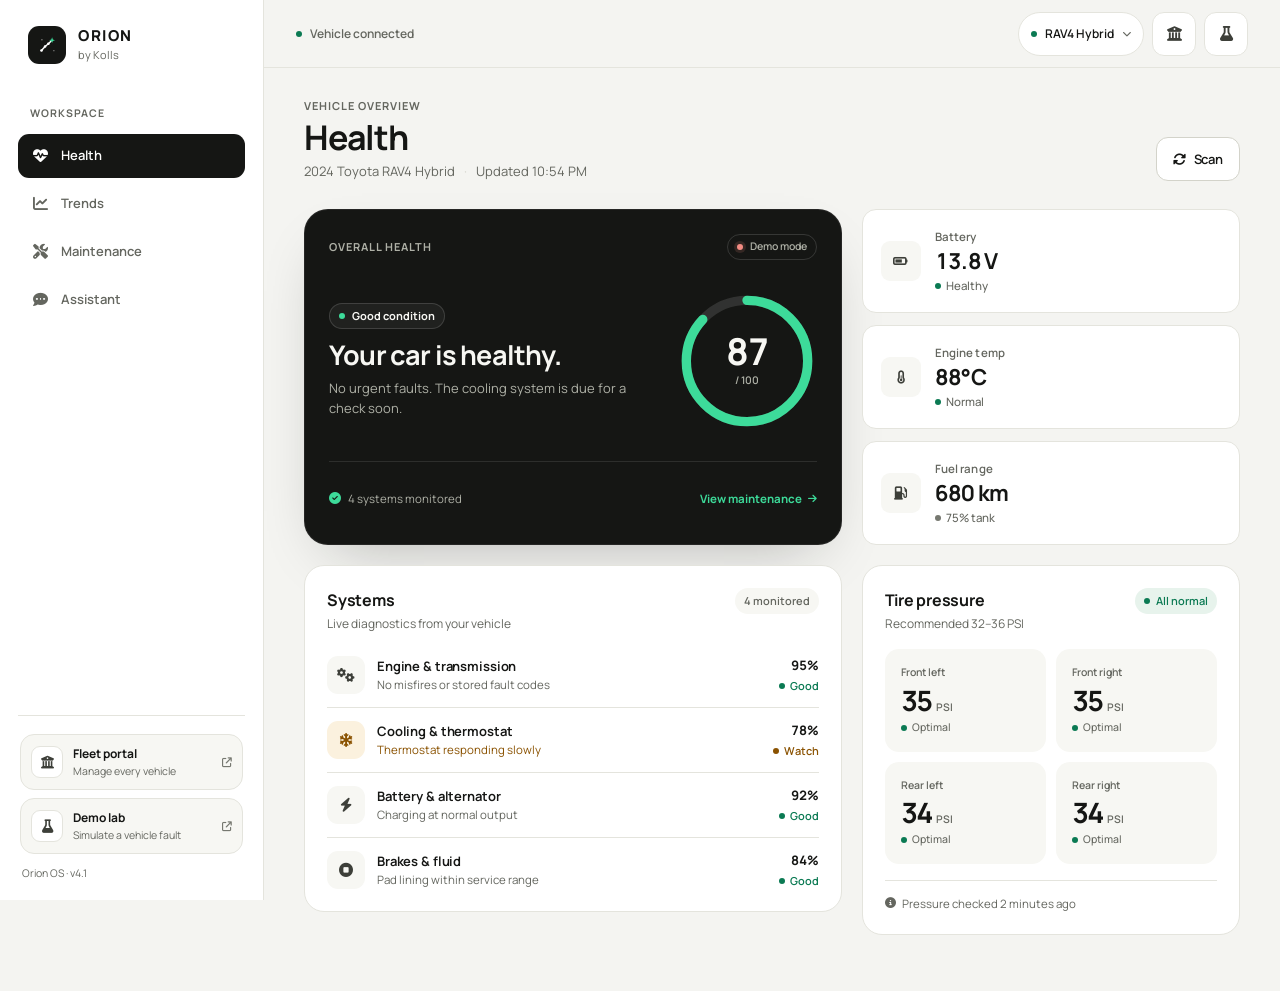
==== index.html @ 201bc8b8 "fix: remove duplicate ESP32 device card and swap mobile fleet action for demo lab" ====
<!DOCTYPE html>
<html lang="en">
<head>
  <meta charset="UTF-8">
  <meta name="viewport" content="width=device-width, initial-scale=1">
  <meta name="description" content="Orion by Kolls — live vehicle diagnostics, maintenance planning and plain-English mechanic advice.">
  <meta name="theme-color" content="#f4f4f1">
  <title>Orion — Vehicle Health</title>

  <link rel="icon" type="image/svg+xml" href="logo.svg?v=3">

  <link rel="preconnect" href="https://fonts.googleapis.com">
  <link rel="preconnect" href="https://fonts.gstatic.com" crossorigin>
  <link href="https://fonts.googleapis.com/css2?family=Manrope:wght@400;500;600;700;800&display=swap" rel="stylesheet">
  <link rel="stylesheet" href="https://cdnjs.cloudflare.com/ajax/libs/font-awesome/6.5.1/css/all.min.css">

  <link rel="stylesheet" href="styles.css?v=13.1">
</head>
<body>
  <svg class="svg-sprite" xmlns="http://www.w3.org/2000/svg" aria-hidden="true" focusable="false">
    <symbol id="orion-mark" viewBox="0 0 32 32">
      <g fill="none" stroke="currentColor" stroke-width="2.1" stroke-linecap="round" stroke-linejoin="round">
        <path d="M8 24 13.2 18.1 18 14.2 21.8 10.4"/>
      </g>
      <g fill="currentColor">
        <circle cx="8" cy="24" r="1.9"/>
        <circle cx="13.2" cy="18.1" r="1.9"/>
        <circle cx="18" cy="14.2" r="1.9"/>
      </g>
      <path d="M23.4 4.8 24.5 7.9 27.6 9 24.5 10.1 23.4 13.2 22.3 10.1 19.2 9 22.3 7.9Z" fill="var(--accent-bright)"/>
      <circle cx="8.6" cy="8.4" r="1" fill="currentColor" opacity=".5"/>
      <circle cx="26" cy="24.2" r="1" fill="currentColor" opacity=".5"/>
    </symbol>
  </svg>
  <a class="skip-link" href="#main-content">Skip to content</a>

  <div class="app-shell">

    <!-- Desktop navigation -->
    <aside class="sidebar" aria-label="Workspace">
      <a class="brand" href="#" onclick="switchTab('health'); return false;" aria-label="Orion home">
        <span class="brand-mark"><svg viewBox="0 0 32 32" aria-hidden="true" focusable="false"><use href="#orion-mark"></use></svg></span>
        <span class="brand-text"><strong>ORION</strong><small>by Kolls</small></span>
      </a>

      <nav class="side-nav" aria-label="Main">
        <p class="nav-label">Workspace</p>
        <button class="nav-btn active" type="button" data-tab="health" aria-current="page">
          <i class="fa-solid fa-heart-pulse" aria-hidden="true"></i>
          <span>Health</span>
        </button>
        <button class="nav-btn" type="button" data-tab="trends">
          <i class="fa-solid fa-chart-line" aria-hidden="true"></i>
          <span>Trends</span>
        </button>
        <button class="nav-btn" type="button" data-tab="repairs">
          <i class="fa-solid fa-screwdriver-wrench" aria-hidden="true"></i>
          <span>Maintenance</span>
        </button>
        <button class="nav-btn" type="button" data-tab="assistant">
          <i class="fa-solid fa-comment-dots" aria-hidden="true"></i>
          <span>Assistant</span>
        </button>
      </nav>

      <div class="sidebar-footer">
        <a class="sidebar-demo sidebar-link" href="fleet.html">
          <span class="sidebar-demo-icon"><i class="fa-solid fa-building-columns" aria-hidden="true"></i></span>
          <span class="sidebar-demo-copy">
            <strong>Fleet portal</strong>
            <small>Manage every vehicle</small>
          </span>
          <i class="fa-solid fa-arrow-up-right-from-square" aria-hidden="true"></i>
        </a>
        <button class="sidebar-demo sidebar-demo--secondary" type="button" onclick="openSimModal()">
          <span class="sidebar-demo-icon"><i class="fa-solid fa-flask" aria-hidden="true"></i></span>
          <span class="sidebar-demo-copy">
            <strong>Demo lab</strong>
            <small>Simulate a vehicle fault</small>
          </span>
          <i class="fa-solid fa-arrow-up-right-from-square" aria-hidden="true"></i>
        </button>
        <p class="version">Orion OS · v4.1</p>
      </div>
    </aside>

    <!-- Main application -->
    <div class="app-main">

      <header class="topbar">
        <div class="topbar-brand">
          <span class="brand-mark brand-mark--sm"><svg viewBox="0 0 32 32" aria-hidden="true" focusable="false"><use href="#orion-mark"></use></svg></span>
          <strong>ORION</strong>
        </div>

        <div class="topbar-context">
          <span class="status-dot status-dot--dark" id="connection-dot"></span>
          <span id="connection-text">Vehicle connected</span>
        </div>

        <div class="topbar-right">
          <button class="vehicle-chip" type="button" onclick="openGarageModal()" aria-haspopup="dialog" title="Switch vehicle">
            <span class="status-dot" id="vehicle-dot"></span>
            <span id="header-car-name">RAV4 Hybrid</span>
            <i class="fa-solid fa-chevron-down" aria-hidden="true"></i>
          </button>
          <a class="icon-btn topbar-fleet-link" href="fleet.html" aria-label="Open fleet portal" title="Fleet portal">
            <i class="fa-solid fa-building-columns" aria-hidden="true"></i>
          </a>
          <button class="icon-btn topbar-demo" type="button" onclick="openSimModal()" aria-haspopup="dialog" aria-label="Open demo lab" title="Demo lab">
            <i class="fa-solid fa-flask" aria-hidden="true"></i>
          </button>
        </div>
      </header>

      <main class="content" id="main-content" tabindex="-1">

        <!-- =================================================================== -->
        <!-- HEALTH                                                              -->
        <!-- =================================================================== -->
        <section class="page active" id="page-health" aria-labelledby="health-title">
          <header class="page-head">
            <div>
              <p class="eyebrow">Vehicle overview</p>
              <h1 id="health-title">Health</h1>
              <p class="page-sub">
                <span id="page-car-name">2024 Toyota RAV4 Hybrid</span>
                <span class="dot-sep" aria-hidden="true">·</span>
                <span id="last-scan">Updated just now</span>
              </p>
            </div>
            <div class="page-head-actions">
              <button class="btn btn-secondary" type="button" id="scan-btn" onclick="runScan()" aria-label="Run a new vehicle scan">
                <i class="fa-solid fa-rotate" aria-hidden="true"></i>
                <span>Scan</span>
              </button>
            </div>
          </header>

          <div class="health-layout">

            <article class="score-card">
              <div class="score-top">
                <span class="eyebrow eyebrow--light">Overall health</span>
                <span class="live-badge is-demo" id="live-badge"><span class="live-dot" aria-hidden="true"></span><span id="live-badge-text">Demo mode</span></span>
              </div>

              <div class="score-main">
                <div class="score-copy">
                  <div class="status-pill" id="health-status-badge">
                    <span class="status-dot" aria-hidden="true"></span>
                    <span id="health-status-text">Good condition</span>
                  </div>
                  <h2 id="health-headline">Your car is healthy.</h2>
                  <p id="health-summary-text">No urgent faults. The cooling system is due for a check soon.</p>
                </div>

                <div class="score-ring" id="score-ring" role="img" aria-label="Health score: 87 out of 100">
                  <svg viewBox="0 0 120 120" aria-hidden="true">
                    <circle class="ring-track" cx="60" cy="60" r="52" pathLength="100"></circle>
                    <circle class="ring-value" id="ring-value" cx="60" cy="60" r="52" pathLength="100"></circle>
                  </svg>
                  <div class="score-ring-inner">
                    <strong id="health-score-number">87</strong>
                    <span>/ 100</span>
                  </div>
                </div>
              </div>

              <div class="score-foot">
                <span><i class="fa-solid fa-circle-check" aria-hidden="true"></i> 4 systems monitored</span>
                <button class="link-btn" type="button" onclick="switchTab('repairs')">
                  View maintenance <i class="fa-solid fa-arrow-right" aria-hidden="true"></i>
                </button>
              </div>
            </article>

            <div class="vitals-column">
              <article class="vital-card">
                <div class="vital-icon"><i class="fa-solid fa-battery-three-quarters" aria-hidden="true"></i></div>
                <div class="vital-copy">
                  <span class="vital-label">Battery</span>
                  <strong class="vital-value" id="val-battery">13.8 V</strong>
                  <span class="vital-meta"><span class="status-dot" id="battery-dot" aria-hidden="true"></span><span id="battery-status-text">Healthy</span></span>
                </div>
              </article>

              <article class="vital-card">
                <div class="vital-icon"><i class="fa-solid fa-temperature-half" aria-hidden="true"></i></div>
                <div class="vital-copy">
                  <span class="vital-label">Engine temp</span>
                  <strong class="vital-value" id="val-temp">88°C</strong>
                  <span class="vital-meta"><span class="status-dot" id="temp-dot" aria-hidden="true"></span><span id="temp-status-text">Normal</span></span>
                </div>
              </article>

              <article class="vital-card">
                <div class="vital-icon"><i class="fa-solid fa-gas-pump" aria-hidden="true"></i></div>
                <div class="vital-copy">
                  <span class="vital-label">Fuel range</span>
                  <strong class="vital-value" id="val-range">680 km</strong>
                  <span class="vital-meta"><span class="status-dot status-dot--neutral" id="range-dot" aria-hidden="true"></span><span id="range-status-text">75% tank</span></span>
                </div>
              </article>
            </div>

            <article class="card systems-card">
              <div class="card-head">
                <div>
                  <h2>Systems</h2>
                  <p id="systems-sub">Live diagnostics from your vehicle</p>
                </div>
                <span class="chip chip--quiet">4 monitored</span>
              </div>

              <div class="system-list">
                <div class="system-row">
                  <div class="system-icon"><i class="fa-solid fa-gears" aria-hidden="true"></i></div>
                  <div class="system-copy">
                    <strong>Engine &amp; transmission</strong>
                    <span>No misfires or stored fault codes</span>
                  </div>
                  <div class="system-metric">
                    <span class="system-value" data-system-value="engine">95%</span>
                    <span class="status status--good"><span class="status-dot" aria-hidden="true"></span>Good</span>
                  </div>
                </div>

                <div class="system-row" id="comp-row-cooling">
                  <div class="system-icon" id="cooling-icon"><i class="fa-solid fa-snowflake" aria-hidden="true"></i></div>
                  <div class="system-copy">
                    <strong>Cooling &amp; thermostat</strong>
                    <span id="cooling-desc">Thermostat responding slowly</span>
                  </div>
                  <div class="system-metric">
                    <span class="system-value" id="cooling-value">78%</span>
                    <span class="status status--warn" id="cooling-status"><span class="status-dot" aria-hidden="true"></span><span id="cooling-status-text">Watch</span></span>
                  </div>
                </div>

                <div class="system-row">
                  <div class="system-icon"><i class="fa-solid fa-bolt" aria-hidden="true"></i></div>
                  <div class="system-copy">
                    <strong>Battery &amp; alternator</strong>
                    <span>Charging at normal output</span>
                  </div>
                  <div class="system-metric">
                    <span class="system-value" data-system-value="electrical">92%</span>
                    <span class="status status--good"><span class="status-dot" aria-hidden="true"></span>Good</span>
                  </div>
                </div>

                <div class="system-row">
                  <div class="system-icon"><i class="fa-solid fa-circle-stop" aria-hidden="true"></i></div>
                  <div class="system-copy">
                    <strong>Brakes &amp; fluid</strong>
                    <span>Pad lining within service range</span>
                  </div>
                  <div class="system-metric">
                    <span class="system-value" data-system-value="brakes">84%</span>
                    <span class="status status--good"><span class="status-dot" aria-hidden="true"></span>Good</span>
                  </div>
                </div>
              </div>
            </article>

            <article class="card tires-card">
              <div class="card-head">
                <div>
                  <h2>Tire pressure</h2>
                  <p>Recommended 32–36 PSI</p>
                </div>
                <span class="chip chip--good" id="tpms-badge"><span class="status-dot" aria-hidden="true"></span><span id="tpms-badge-text">All normal</span></span>
              </div>

              <div class="tire-grid">
                <div class="tire-item" id="tire-fl-item">
                  <span class="tire-pos">Front left</span>
                  <div class="tire-reading"><strong id="tire-fl">35</strong><span>PSI</span></div>
                  <span class="tire-state"><span class="status-dot" id="tire-fl-dot" aria-hidden="true"></span><span id="tire-fl-state">Optimal</span></span>
                </div>
                <div class="tire-item" id="tire-fr-item">
                  <span class="tire-pos">Front right</span>
                  <div class="tire-reading"><strong id="tire-fr">35</strong><span>PSI</span></div>
                  <span class="tire-state"><span class="status-dot" id="tire-fr-dot" aria-hidden="true"></span><span id="tire-fr-state">Optimal</span></span>
                </div>
                <div class="tire-item" id="tire-rl-item">
                  <span class="tire-pos">Rear left</span>
                  <div class="tire-reading"><strong id="tire-rl">34</strong><span>PSI</span></div>
                  <span class="tire-state"><span class="status-dot" id="tire-rl-dot" aria-hidden="true"></span><span id="tire-rl-state">Optimal</span></span>
                </div>
                <div class="tire-item" id="tire-rr-item">
                  <span class="tire-pos">Rear right</span>
                  <div class="tire-reading"><strong id="tire-rr">34</strong><span>PSI</span></div>
                  <span class="tire-state"><span class="status-dot" id="tire-rr-dot" aria-hidden="true"></span><span id="tire-rr-state">Optimal</span></span>
                </div>
              </div>

              <div class="card-foot" id="tpms-footnote"><i class="fa-solid fa-circle-info" aria-hidden="true"></i> Pressure checked 2 minutes ago</div>
            </article>

          </div>
        </section>

        <!-- =================================================================== -->
        <!-- TRENDS                                                              -->
        <!-- =================================================================== -->
        <section class="page" id="page-trends" aria-labelledby="trends-title">
          <header class="page-head">
            <div>
              <p class="eyebrow">Vehicle history</p>
              <h1 id="trends-title">Trends</h1>
              <p class="page-sub">Health, efficiency and battery history at a glance.</p>
            </div>
          </header>

          <div class="trends-layout">
            <article class="card chart-card chart-card--health">
              <div class="card-head chart-head">
                <div>
                  <div class="chart-title-row">
                    <h2>Health score</h2>
                    <span class="chip chip--quiet">Sample data</span>
                  </div>
                  <p id="health-trend-caption">Daily overall condition, last 30 days.</p>
                </div>
                <div class="segmented chart-range" role="group" aria-label="Health score date range">
                  <button class="seg-btn" type="button" data-trend-range="7" aria-pressed="false">7D</button>
                  <button class="seg-btn active" type="button" data-trend-range="30" aria-pressed="true">30D</button>
                  <button class="seg-btn" type="button" data-trend-range="90" aria-pressed="false">90D</button>
                </div>
              </div>

              <div class="chart-kpis">
                <div class="chart-kpi-main">
                  <strong id="trend-current-score">87</strong><span>/ 100 today</span>
                </div>
                <span class="chart-delta" id="trend-delta">
                  <i class="fa-solid fa-arrow-trend-up" aria-hidden="true"></i>
                  <span>+4 pts</span>
                </span>
              </div>

              <div class="line-chart" id="health-chart" role="img" aria-label="Health score over the last 30 days">
                <div class="chart-y" id="health-chart-y" aria-hidden="true"></div>
                <div class="chart-plot">
                  <svg class="chart-svg" viewBox="0 0 100 100" preserveAspectRatio="none" aria-hidden="true">
                    <defs>
                      <linearGradient id="health-area-fill" x1="0" y1="0" x2="0" y2="100" gradientUnits="userSpaceOnUse">
                        <stop offset="0%" stop-color="#0b7a53" stop-opacity="0.18"></stop>
                        <stop offset="100%" stop-color="#0b7a53" stop-opacity="0.01"></stop>
                      </linearGradient>
                    </defs>
                    <g class="chart-grid" id="health-chart-grid"></g>
                    <path class="chart-area" id="health-chart-area" fill="url(#health-area-fill)" d=""></path>
                    <path class="chart-line" id="health-chart-line" d=""></path>
                  </svg>
                  <span class="chart-last-dot" id="health-chart-dot" aria-hidden="true"></span>
                </div>
                <div class="chart-x" id="health-chart-x" aria-hidden="true"></div>
              </div>

              <div class="chart-foot">
                <span><strong id="trend-best">87</strong> best day</span>
                <span><strong id="trend-average">84</strong> average</span>
                <span class="chart-foot-note">Illustrative history</span>
              </div>
            </article>

            <article class="card trend-summary" aria-labelledby="trend-summary-title">
              <div class="card-head">
                <div>
                  <h2 id="trend-summary-title">Highlights</h2>
                  <p id="trend-summary-caption">Selected period at a glance.</p>
                </div>
                <span class="trend-summary-icon" aria-hidden="true">
                  <i class="fa-solid fa-arrow-trend-up"></i>
                </span>
              </div>

              <div class="trend-stats">
                <div class="trend-stat">
                  <span>Average</span>
                  <strong id="trend-stat-average">84</strong>
                  <small>out of 100</small>
                </div>
                <div class="trend-stat">
                  <span>Best day</span>
                  <strong id="trend-stat-best">87</strong>
                  <small id="trend-stat-best-label">Oct 20</small>
                </div>
                <div class="trend-stat">
                  <span>Lowest</span>
                  <strong id="trend-stat-low">80</strong>
                  <small id="trend-stat-low-label">Sep 21</small>
                </div>
                <div class="trend-stat">
                  <span>Change</span>
                  <strong id="trend-stat-change">+7</strong>
                  <small>points in period</small>
                </div>
              </div>

              <div class="trend-note">
                <span class="status-dot" aria-hidden="true"></span>
                <span id="trend-note-text">No fault codes recorded in the selected period.</span>
              </div>
            </article>

            <article class="card chart-card chart-card--fuel">
              <div class="card-head chart-head">
                <div>
                  <h2>Fuel economy</h2>
                  <p>Weekly average, litres per 100 km.</p>
                </div>
                <span class="chip chip--good">Improving</span>
              </div>

              <div class="bar-chart" id="fuel-chart" role="img" aria-label="Weekly fuel economy for the last six weeks">
                <div class="bar-columns" id="fuel-bars"></div>
              </div>

              <div class="chart-foot">
                <span>Latest <strong id="fuel-latest">6.9 L/100 km</strong></span>
                <span>6-week average <strong id="fuel-average">7.3 L/100 km</strong></span>
              </div>
            </article>

            <article class="card chart-card chart-card--battery">
              <div class="card-head chart-head">
                <div>
                  <h2>Battery voltage</h2>
                  <p>Resting voltage, last 14 days.</p>
                </div>
                <span class="chip chip--good">Stable</span>
              </div>

              <div class="chart-kpis chart-kpis--small">
                <div class="chart-kpi-main">
                  <strong id="battery-latest">13.8</strong><span>V today</span>
                </div>
                <span class="chart-delta chart-delta--neutral" id="battery-delta">Normal range</span>
              </div>

              <div class="line-chart line-chart--compact" id="battery-chart" role="img" aria-label="Battery voltage over the last 14 days">
                <div class="chart-y" id="battery-chart-y" aria-hidden="true"></div>
                <div class="chart-plot">
                  <svg class="chart-svg" viewBox="0 0 100 100" preserveAspectRatio="none" aria-hidden="true">
                    <defs>
                      <linearGradient id="battery-area-fill" x1="0" y1="0" x2="0" y2="100" gradientUnits="userSpaceOnUse">
                        <stop offset="0%" stop-color="#0b7a53" stop-opacity="0.14"></stop>
                        <stop offset="100%" stop-color="#0b7a53" stop-opacity="0.01"></stop>
                      </linearGradient>
                    </defs>
                    <g class="chart-grid" id="battery-chart-grid"></g>
                    <path class="chart-area" id="battery-chart-area" fill="url(#battery-area-fill)" d=""></path>
                    <path class="chart-line" id="battery-chart-line" d=""></path>
                  </svg>
                  <span class="chart-last-dot" id="battery-chart-dot" aria-hidden="true"></span>
                </div>
                <div class="chart-x" id="battery-chart-x" aria-hidden="true"></div>
              </div>

              <div class="chart-foot">
                <span>14-day average <strong id="battery-average">13.7 V</strong></span>
                <span class="chart-foot-note">12.4–12.8 V is low</span>
              </div>
            </article>
          </div>
        </section>

        <!-- =================================================================== -->
        <!-- MAINTENANCE                                                         -->
        <!-- =================================================================== -->
        <section class="page" id="page-repairs" aria-labelledby="repairs-title">
          <header class="page-head">
            <div>
              <p class="eyebrow">Plan &amp; protect</p>
              <h1 id="repairs-title">Maintenance</h1>
              <p class="page-sub">Catch small wear before it becomes an expensive repair.</p>
            </div>
          </header>

          <div class="repairs-layout">
            <article class="savings-card">
              <div class="savings-top">
                <div>
                  <p class="eyebrow">Estimated savings</p>
                  <div class="savings-amount"><span id="total-saved-display">₦3,450,000</span><span class="savings-plus">+</span></div>
                  <p class="savings-copy">Avoided by fixing issues early, based on current service estimates.</p>
                </div>
                <span class="savings-icon"><i class="fa-solid fa-arrow-trend-down" aria-hidden="true"></i></span>
              </div>

              <div class="savings-foot">
                <div>
                  <strong id="repairs-count">2 open items</strong>
                  <span>for this vehicle</span>
                </div>
                <button class="btn btn-secondary btn-sm" type="button" onclick="openCertModal()">
                  <i class="fa-solid fa-file-lines" aria-hidden="true"></i> View report
                </button>
              </div>
            </article>

            <div class="repairs-column">
              <div class="section-head">
                <div>
                  <h2>Needs attention</h2>
                  <p>Simulate a fix to see the health score respond.</p>
                </div>
              </div>

              <div class="repairs-list" id="repairs-list">
                <!-- Rendered by app.js -->
              </div>
            </div>

            <article class="card wear-card">
              <div class="card-head wear-head">
                <div>
                  <h2>Part life</h2>
                  <p>Projected remaining life for your current driving style.</p>
                </div>
                <div class="segmented" role="group" aria-label="Driving style">
                  <button class="seg-btn active" type="button" id="btn-style-gentle" onclick="setDriverStyle('gentle')" aria-pressed="true">Gentle</button>
                  <button class="seg-btn" type="button" id="btn-style-city" onclick="setDriverStyle('city')" aria-pressed="false">City</button>
                  <button class="seg-btn" type="button" id="btn-style-heavy" onclick="setDriverStyle('heavy')" aria-pressed="false">Heavy</button>
                </div>
              </div>

              <div class="wear-list" id="wear-bars-container"><!-- Rendered by app.js --></div>
              <p class="card-note">Estimates based on 12,400 km driven and manufacturer service intervals.</p>
            </article>
          </div>
        </section>

        <!-- =================================================================== -->
        <!-- ASSISTANT                                                           -->
        <!-- =================================================================== -->
        <section class="page" id="page-assistant" aria-labelledby="assistant-title">
          <header class="page-head">
            <div>
              <p class="eyebrow">Help &amp; records</p>
              <h1 id="assistant-title">Assistant</h1>
              <p class="page-sub">Plain-English answers, driving insights and vehicle tools.</p>
            </div>
          </header>

          <button class="assistant-menu-toggle" id="assistant-menu-toggle" type="button" onclick="toggleAssistantMenu()" aria-expanded="false" aria-controls="assistant-side-panel">
            <span class="assistant-menu-icon"><i class="fa-solid fa-bars" aria-hidden="true"></i></span>
            <span class="assistant-menu-copy">
              <strong>Predictive AI &amp; tools</strong>
              <small>Anomaly insights, habits and vehicle records</small>
            </span>
            <i class="fa-solid fa-chevron-down assistant-menu-chevron" aria-hidden="true"></i>
          </button>

          <div class="assistant-layout" id="assistant-layout">
            <div class="assistant-side" id="assistant-side-panel" role="region" aria-label="Predictive model, driving habits and vehicle tools">
              <article class="card ai-model-card" id="ai-model-card" data-tone="good">
                <div class="card-head">
                  <div>
                    <h2>Predictive model</h2>
                    <p>Unsupervised anomaly detection on live telemetry.</p>
                  </div>
                  <span class="chip chip--good" id="ai-model-state">Normal</span>
                </div>

                <div class="ai-score-row">
                  <div class="ai-score-number"><strong id="ai-risk-score">--</strong><span>/100</span></div>
                  <div class="ai-score-copy">
                    <strong id="ai-risk-label">Analysing</strong>
                    <span id="ai-risk-summary">Learning the vehicle's normal operating envelope.</span>
                  </div>
                </div>
                <div class="ai-meter" id="ai-meter" role="img" aria-label="Anomaly risk">
                  <span id="ai-risk-meter"></span>
                </div>

                <div class="ai-fact-grid">
                  <div><span>Nearest cluster</span><strong id="ai-cluster">--</strong></div>
                  <div><span>Confidence</span><strong id="ai-confidence">--</strong></div>
                  <div><span>Baseline</span><strong id="ai-samples">--</strong></div>
                  <div><span>14-day view</span><strong id="ai-forecast">--</strong></div>
                </div>

                <div class="ai-signals" id="ai-signals">
                  <div class="ai-signal">
                    <span class="ai-signal-name"><span class="ai-signal-dot"></span>Waiting for telemetry</span>
                    <strong>--</strong>
                  </div>
                </div>

                <button class="btn btn-secondary btn-sm full-width ai-explain-btn" type="button" onclick="explainAiModel()">
                  <i class="fa-solid fa-microchip" aria-hidden="true"></i> Explain this model
                </button>
              </article>

              <article class="card habits-card">
                <div class="card-head">
                  <div>
                    <h2>Driving habits</h2>
                    <p>How smoothly you drive affects wear.</p>
                  </div>
                  <span class="chip chip--good">+₦4,440,000 / year</span>
                </div>

                <div class="habit-list">
                  <div class="habit-row">
                    <div class="habit-copy"><strong>Smooth braking</strong><span>Saves brake pads</span></div>
                    <span class="habit-value">92%</span>
                  </div>
                  <div class="habit-bar"><span style="width:92%"></span></div>

                  <div class="habit-row">
                    <div class="habit-copy"><strong>Gentle starts</strong><span>Saves fuel</span></div>
                    <span class="habit-value">88%</span>
                  </div>
                  <div class="habit-bar"><span style="width:88%"></span></div>

                  <div class="habit-row">
                    <div class="habit-copy"><strong>Low idling</strong><span>Keeps the engine clean</span></div>
                    <span class="habit-value">95%</span>
                  </div>
                  <div class="habit-bar"><span style="width:95%"></span></div>
                </div>
              </article>

              <article class="card tools-card">
                <div class="card-head">
                  <div>
                    <h2>Vehicle tools</h2>
                    <p>Records, vehicles and testing.</p>
                  </div>
                </div>

                <div class="tool-list">
                  <button class="tool-row" type="button" onclick="openAssistantTool('certificate')">
                    <span class="tool-icon"><i class="fa-solid fa-file-shield" aria-hidden="true"></i></span>
                    <span class="tool-copy"><strong>Health certificate</strong><span>Print or save a verified report</span></span>
                    <i class="fa-solid fa-chevron-right" aria-hidden="true"></i>
                  </button>

                  <button class="tool-row" type="button" onclick="openAssistantTool('garage')">
                    <span class="tool-icon"><i class="fa-solid fa-warehouse" aria-hidden="true"></i></span>
                    <span class="tool-copy"><strong>Connected garage</strong><span>Switch between family vehicles</span></span>
                    <i class="fa-solid fa-chevron-right" aria-hidden="true"></i>
                  </button>

                  <a class="tool-row tool-row--link" href="fleet.html">
                    <span class="tool-icon"><i class="fa-solid fa-building-columns" aria-hidden="true"></i></span>
                    <span class="tool-copy"><strong>Fleet portal</strong><span>Track multiple vehicles and brands</span></span>
                    <i class="fa-solid fa-arrow-up-right-from-square" aria-hidden="true"></i>
                  </a>

                  <button class="tool-row" type="button" onclick="openAssistantTool('demo')">
                    <span class="tool-icon"><i class="fa-solid fa-flask" aria-hidden="true"></i></span>
                    <span class="tool-copy"><strong>Demo lab</strong><span>Test warnings without hardware</span></span>
                    <i class="fa-solid fa-chevron-right" aria-hidden="true"></i>
                  </button>
                </div>
              </article>
            </div>

            <article class="chat-card">
              <div class="chat-head">
                <span class="chat-avatar"><i class="fa-solid fa-user-gear" aria-hidden="true"></i></span>
                <div class="chat-title">
                  <h2>AI Mechanic</h2>
                  <p><span class="status-dot" aria-hidden="true"></span>Online · local ML · anomaly model</p>
                </div>
              </div>

              <div class="chat-model-strip">
                <span><i class="fa-solid fa-microchip" aria-hidden="true"></i> Unsupervised model</span>
                <strong id="chat-model-summary">Learning baseline…</strong>
              </div>

              <div class="chat-stream" id="assistant-chat-stream" aria-live="polite">
                <div class="msg msg--bot">
                  <p>Hi — I'm Orion's AI mechanic. I use a local TF-IDF intent model and an unsupervised k-means anomaly detector on your live telemetry.</p>
                </div>
                <div class="msg msg--bot">
                  <p>Ask <strong>“What will fail next?”</strong> for a predictive scan, or ask about a system and I'll ground the answer in the model's signal scores.</p>
                </div>
              </div>

              <div class="chat-chips" aria-label="Suggested questions">
                <button class="chat-chip" type="button" onclick="askMechanicQuestion('Predict the next likely failure')">Predict next failure</button>
                <button class="chat-chip" type="button" onclick="askMechanicQuestion('What looks anomalous right now?')">What looks anomalous?</button>
                <button class="chat-chip" type="button" onclick="askMechanicQuestion('Why does the car feel like it runs warm?')">Why is the car warm?</button>
                <button class="chat-chip" type="button" onclick="askMechanicQuestion('How long can I drive on my current brake pads?')">Brake pad life</button>
                <button class="chat-chip" type="button" onclick="askMechanicQuestion('How does the unsupervised AI model work?')">How does the AI work?</button>
              </div>

              <form class="chat-form" id="assistant-form">
                <label class="visually-hidden" for="assistant-input-field">Ask the mechanic a question</label>
                <input class="chat-input" type="text" id="assistant-input-field" placeholder="Ask about your car…" autocomplete="off">
                <button class="send-btn" type="submit" aria-label="Send message">
                  <i class="fa-solid fa-arrow-up" aria-hidden="true"></i>
                </button>
              </form>
            </article>
          </div>
        </section>

      </main>

      <!-- Mobile navigation -->
      <nav class="bottom-nav" aria-label="Mobile navigation">
        <button class="nav-btn active" type="button" data-tab="health" aria-current="page">
          <i class="fa-solid fa-heart-pulse" aria-hidden="true"></i>
          <span>Health</span>
        </button>
        <button class="nav-btn" type="button" data-tab="trends">
          <i class="fa-solid fa-chart-line" aria-hidden="true"></i>
          <span>Trends</span>
        </button>
        <button class="nav-btn" type="button" data-tab="repairs">
          <i class="fa-solid fa-screwdriver-wrench" aria-hidden="true"></i>
          <span>Maintenance</span>
        </button>
        <button class="nav-btn" type="button" data-tab="assistant">
          <i class="fa-solid fa-comment-dots" aria-hidden="true"></i>
          <span>Assistant</span>
        </button>
      </nav>
    </div>
  </div>

  <!-- ===================================================================== -->
  <!-- MODALS                                                                -->
  <!-- ===================================================================== -->

  <div class="modal-overlay" id="garage-modal" aria-hidden="true">
    <div class="modal" role="dialog" aria-modal="true" aria-labelledby="garage-title">
      <div class="modal-head">
        <div>
          <p class="eyebrow">Connected garage</p>
          <h2 id="garage-title">Choose a vehicle</h2>
        </div>
        <button class="icon-btn modal-close" type="button" data-close aria-label="Close garage">
          <i class="fa-solid fa-xmark" aria-hidden="true"></i>
        </button>
      </div>
      <p class="modal-desc">Select a vehicle to inspect its live health status.</p>

      <div class="garage-list">
        <button class="garage-item active" type="button" data-car="suv" onclick="selectCar('suv')" aria-pressed="true">
          <span class="garage-car">
            <span class="garage-icon"><i class="fa-solid fa-car-side" aria-hidden="true"></i></span>
            <span class="garage-copy"><strong>2024 Toyota RAV4 Hybrid</strong><small>Family SUV · 7ABC123</small></span>
          </span>
          <span class="garage-score"><strong data-score-for="suv">87</strong><small>/ 100</small><i class="fa-solid fa-circle-check" aria-hidden="true"></i></span>
        </button>

        <button class="garage-item" type="button" data-car="sedan" onclick="selectCar('sedan')" aria-pressed="false">
          <span class="garage-car">
            <span class="garage-icon"><i class="fa-solid fa-car-side" aria-hidden="true"></i></span>
            <span class="garage-copy"><strong>2023 Honda Civic 2.0L</strong><small>Daily commuter · 9XYZ882</small></span>
          </span>
          <span class="garage-score"><strong data-score-for="sedan">95</strong><small>/ 100</small><i class="fa-solid fa-circle-check" aria-hidden="true"></i></span>
        </button>

        <button class="garage-item" type="button" data-car="truck" onclick="selectCar('truck')" aria-pressed="false">
          <span class="garage-car">
            <span class="garage-icon"><i class="fa-solid fa-truck-pickup" aria-hidden="true"></i></span>
            <span class="garage-copy"><strong>2022 Ford F-150 SuperCrew</strong><small>Work truck · 4MNO456</small></span>
          </span>
          <span class="garage-score"><strong data-score-for="truck">74</strong><small>/ 100</small><i class="fa-solid fa-circle-check" aria-hidden="true"></i></span>
        </button>
      </div>
    </div>
  </div>

  <div class="modal-overlay" id="cert-modal" aria-hidden="true">
    <div class="modal modal--wide" role="dialog" aria-modal="true" aria-labelledby="cert-modal-title">
      <div class="modal-head">
        <div>
          <p class="eyebrow">Vehicle record</p>
          <h2 id="cert-modal-title">Health certificate</h2>
        </div>
        <button class="icon-btn modal-close" type="button" data-close aria-label="Close certificate">
          <i class="fa-solid fa-xmark" aria-hidden="true"></i>
        </button>
      </div>

      <div class="cert-sheet">
        <div class="cert-top">
          <div class="cert-brand">
            <span class="brand-mark brand-mark--sm"><svg viewBox="0 0 32 32" aria-hidden="true" focusable="false"><use href="#orion-mark"></use></svg></span>
            <span><strong>ORION</strong><small>A Kolls product</small></span>
          </div>
          <span class="chip chip--good">Verified report</span>
        </div>

        <div class="cert-title">
          <p>Vehicle health certificate</p>
          <h2 id="cert-title">2024 Toyota RAV4 Hybrid</h2>
          <span>Generated from live vehicle diagnostics</span>
        </div>

        <div class="cert-score">
          <div>
            <span>Overall health</span>
            <strong id="cert-score">87 / 100</strong>
          </div>
          <span class="status-pill status-pill--light" id="cert-status"><span class="status-dot"></span><span id="cert-status-text">Good condition</span></span>
        </div>

        <div class="cert-grid">
          <div><span>Engine &amp; transmission</span><strong id="cert-engine">95% · Pass</strong></div>
          <div><span>Cooling system</span><strong id="cert-cooling">78% · Monitor</strong></div>
          <div><span>Battery &amp; charging</span><strong id="cert-electrical">92% · Pass</strong></div>
          <div><span>Brakes &amp; chassis</span><strong id="cert-brakes">84% · Pass</strong></div>
          <div><span>Inspection date</span><strong id="cert-date">October 20, 2026</strong></div>
          <div><span>Fault codes</span><strong>0 pending</strong></div>
        </div>

        <div class="cert-foot">
          <span>Verification ID</span>
          <strong id="cert-hash">ORION-8F91A-2026</strong>
        </div>
      </div>

      <div class="modal-actions">
        <button class="btn btn-primary full-width" type="button" onclick="window.print()">
          <i class="fa-solid fa-print" aria-hidden="true"></i> Print report
        </button>
      </div>
    </div>
  </div>

  <div class="modal-overlay" id="sim-modal" aria-hidden="true">
    <div class="modal" role="dialog" aria-modal="true" aria-labelledby="sim-title">
      <div class="modal-head">
        <div>
          <p class="eyebrow">Demo lab</p>
          <h2 id="sim-title">Simulate a fault</h2>
        </div>
        <button class="icon-btn modal-close" type="button" data-close aria-label="Close demo lab">
          <i class="fa-solid fa-xmark" aria-hidden="true"></i>
        </button>
      </div>
      <p class="modal-desc">Choose a scenario to see how the dashboard responds. Values stay simulated until you reset.</p>

      <div class="demo-grid">
        <button class="demo-option" type="button" onclick="triggerTestScenario('overheat')">
          <span class="demo-icon demo-icon--danger"><i class="fa-solid fa-temperature-high" aria-hidden="true"></i></span>
          <span class="demo-copy"><strong>Engine overheat</strong><span>112°C coolant, health drops</span></span>
          <i class="fa-solid fa-chevron-right" aria-hidden="true"></i>
        </button>

        <button class="demo-option" type="button" onclick="triggerTestScenario('battery')">
          <span class="demo-icon demo-icon--warn"><i class="fa-solid fa-car-battery" aria-hidden="true"></i></span>
          <span class="demo-copy"><strong>Low battery</strong><span>11.4V charging fault</span></span>
          <i class="fa-solid fa-chevron-right" aria-hidden="true"></i>
        </button>

        <button class="demo-option" type="button" onclick="triggerTestScenario('tire')">
          <span class="demo-icon demo-icon--warn"><i class="fa-solid fa-circle-exclamation" aria-hidden="true"></i></span>
          <span class="demo-copy"><strong>Low tire pressure</strong><span>Front left drops to 24 PSI</span></span>
          <i class="fa-solid fa-chevron-right" aria-hidden="true"></i>
        </button>

        <button class="demo-option" type="button" onclick="triggerTestScenario('reset')">
          <span class="demo-icon demo-icon--good"><i class="fa-solid fa-rotate-left" aria-hidden="true"></i></span>
          <span class="demo-copy"><strong>Reset to normal</strong><span>Restore the selected vehicle</span></span>
          <i class="fa-solid fa-chevron-right" aria-hidden="true"></i>
        </button>
      </div>
    </div>
  </div>

  <div class="toast-popup" id="toast-message" role="status" aria-live="polite">
    <span class="toast-icon"><i class="fa-solid fa-check" id="toast-icon" aria-hidden="true"></i></span>
    <span id="toast-text"></span>
  </div>

  <script src="mqtt.min.js?v=5.10.4"></script>
  <script src="live-telemetry.js?v=1.1"></script>
  <script src="ai-engine.js?v=1.1"></script>
  <script src="app.js?v=12.2"></script>
</body>
</html>
---- styles.css ----
/* ==========================================================================
   ORION BY KOLLS — VEHICLE HEALTH DESIGN SYSTEM
   Neutral-first interface. One accent. 4/8pt spacing. Responsive app shell.
   ========================================================================== */

:root {
  --bg: #f4f4f1;
  --surface: #ffffff;
  --surface-2: #f7f7f3;
  --surface-3: #efefea;

  --ink: #151614;
  --ink-2: #3d3f39;
  --muted: #64665f;
  --muted-2: #767870;

  --border: #e4e4dd;
  --border-strong: #d3d3ca;

  --dark: #151614;
  --dark-2: #1d1e1b;
  --on-dark: #f7f7f3;
  --on-dark-muted: #aeb0a6;

  --accent: #0b7a53;
  --accent-strong: #075e40;
  --accent-soft: #e7f3ec;
  --accent-bright: #3ddb9a;

  --warn: #8a5200;
  --warn-soft: #fbf1de;
  --warn-bright: #e8a23a;

  --danger: #9e2a21;
  --danger-soft: #fbeae8;
  --danger-bright: #f28b82;

  --radius-sm: 10px;
  --radius-md: 14px;
  --radius-lg: 20px;
  --radius-xl: 24px;

  --shadow-sm: 0 1px 2px rgba(20, 21, 19, 0.04);
  --shadow-lg: 0 24px 60px -28px rgba(20, 21, 19, 0.32);

  --sidebar-w: 264px;
  --font: 'Manrope', -apple-system, BlinkMacSystemFont, 'Segoe UI', Roboto, sans-serif;
  --ease: cubic-bezier(0.2, 0.8, 0.2, 1);
}

/* --------------------------------------------------------------------------
   Reset & base
   -------------------------------------------------------------------------- */

*,
*::before,
*::after {
  box-sizing: border-box;
}

html {
  -webkit-text-size-adjust: 100%;
}

body {
  margin: 0;
  min-height: 100vh;
  background: var(--bg);
  color: var(--ink);
  font-family: var(--font);
  font-size: 15px;
  line-height: 1.5;
  -webkit-font-smoothing: antialiased;
  text-rendering: optimizeLegibility;
}

body.modal-open {
  overflow: hidden;
}

h1, h2, h3, h4, p {
  margin: 0;
}

button,
input {
  font: inherit;
  color: inherit;
}

button {
  border: 0;
  background: none;
}

button:not(:disabled) {
  cursor: pointer;
}

button:disabled {
  cursor: wait;
}

a {
  color: var(--accent);
}

svg {
  display: block;
}

.svg-sprite {
  position: absolute;
  width: 0;
  height: 0;
  overflow: hidden;
}

::selection {
  background: var(--accent);
  color: #fff;
}

:where(button, a, input):focus-visible {
  outline: 2px solid var(--accent);
  outline-offset: 2px;
}

.visually-hidden {
  position: absolute !important;
  width: 1px;
  height: 1px;
  padding: 0;
  margin: -1px;
  overflow: hidden;
  clip: rect(0, 0, 0, 0);
  white-space: nowrap;
  border: 0;
}

.skip-link {
  position: fixed;
  top: 12px;
  left: 12px;
  z-index: 3000;
  transform: translateY(-160%);
  padding: 10px 16px;
  border-radius: var(--radius-sm);
  background: var(--ink);
  color: #fff;
  font-size: 13px;
  font-weight: 600;
  text-decoration: none;
  transition: transform 0.2s var(--ease);
}

.skip-link:focus {
  transform: translateY(0);
}

.full-width {
  width: 100%;
}

/* --------------------------------------------------------------------------
   App shell
   -------------------------------------------------------------------------- */

.app-shell {
  min-height: 100vh;
}

.app-main {
  min-height: 100vh;
  display: flex;
  flex-direction: column;
}

.sidebar {
  display: none;
}

.content {
  width: 100%;
  max-width: 840px;
  margin: 0 auto;
  flex: 1;
  padding: 24px 16px calc(96px + env(safe-area-inset-bottom));
}

.page {
  display: none;
}

.page.active {
  display: block;
  animation: pageIn 0.28s var(--ease);
}

@keyframes pageIn {
  from {
    opacity: 0;
    transform: translateY(6px);
  }
  to {
    opacity: 1;
    transform: none;
  }
}

/* --------------------------------------------------------------------------
   Brand
   -------------------------------------------------------------------------- */

.brand {
  display: flex;
  align-items: center;
  gap: 12px;
  min-width: 0;
  color: var(--ink);
  text-decoration: none;
}

.brand-mark {
  width: 38px;
  height: 38px;
  border-radius: 11px;
  background: var(--ink);
  color: #fff;
  display: grid;
  place-items: center;
  font-size: 17px;
  flex-shrink: 0;
}

.brand-mark svg {
  width: 22px;
  height: 22px;
}

.brand-mark--sm {
  width: 34px;
  height: 34px;
  border-radius: 10px;
  font-size: 15px;
}

.brand-mark--sm svg {
  width: 18px;
  height: 18px;
}

.brand-text {
  min-width: 0;
}

.brand-text strong {
  display: block;
  font-size: 15px;
  font-weight: 800;
  letter-spacing: 0.1em;
  line-height: 1.2;
}

.brand-text small {
  display: block;
  margin-top: 2px;
  font-size: 11px;
  color: var(--muted);
  white-space: nowrap;
}

/* --------------------------------------------------------------------------
   Desktop sidebar
   -------------------------------------------------------------------------- */

.side-nav {
  display: flex;
  flex-direction: column;
  gap: 4px;
}

.nav-label {
  padding: 0 12px;
  margin: 16px 0 8px;
  font-size: 10.5px;
  font-weight: 700;
  letter-spacing: 0.1em;
  text-transform: uppercase;
  color: var(--muted);
}

.nav-btn {
  display: flex;
  flex-direction: column;
  align-items: center;
  justify-content: center;
  gap: 4px;
  min-height: 44px;
  padding: 0;
  border-radius: 11px;
  color: var(--muted);
  font-size: 11.5px;
  font-weight: 600;
  line-height: 1.2;
  transition: background 0.16s ease, color 0.16s ease;
}

.nav-btn i {
  font-size: 19px;
  width: 30px;
  height: 26px;
  display: grid;
  place-items: center;
  border-radius: 8px;
  transition: background 0.16s ease, color 0.16s ease;
}

.nav-btn:hover {
  color: var(--ink);
}

.sidebar-footer {
  margin-top: auto;
  padding-top: 20px;
  border-top: 1px solid var(--border);
}

.sidebar-demo {
  display: flex;
  align-items: center;
  gap: 10px;
  width: 100%;
  min-height: 56px;
  padding: 8px 10px;
  border: 1px solid var(--border);
  border-radius: var(--radius-md);
  background: var(--surface-2);
  text-align: left;
  transition: background 0.16s ease, border-color 0.16s ease;
}

.sidebar-demo:hover {
  background: var(--surface-3);
  border-color: var(--border-strong);
}

.sidebar-demo-icon {
  width: 32px;
  height: 32px;
  border-radius: 9px;
  display: grid;
  place-items: center;
  background: var(--surface);
  border: 1px solid var(--border);
  color: var(--ink-2);
  font-size: 13px;
  flex-shrink: 0;
}

.sidebar-demo-copy {
  flex: 1;
  min-width: 0;
}

.sidebar-demo-copy strong {
  display: block;
  font-size: 12px;
  font-weight: 700;
}

.sidebar-demo-copy small {
  display: block;
  margin-top: 1px;
  font-size: 10.5px;
  color: var(--muted);
}

.sidebar-demo > i {
  font-size: 10px;
  color: var(--muted-2);
}

.sidebar-link {
  color: inherit;
  text-decoration: none;
}

.sidebar-demo--secondary {
  margin-top: 8px;
}

.version {
  margin-top: 12px;
  padding: 0 2px;
  font-size: 10.5px;
  color: var(--muted);
}

/* --------------------------------------------------------------------------
   Top bar
   -------------------------------------------------------------------------- */

.topbar {
  position: sticky;
  top: 0;
  z-index: 50;
  display: flex;
  align-items: center;
  justify-content: space-between;
  gap: 12px;
  min-height: calc(64px + env(safe-area-inset-top));
  padding: env(safe-area-inset-top) 16px 0;
  background: rgba(244, 244, 241, 0.88);
  border-bottom: 1px solid var(--border);
  backdrop-filter: blur(16px);
  -webkit-backdrop-filter: blur(16px);
}

.topbar-brand {
  display: flex;
  align-items: center;
  gap: 9px;
  min-width: 0;
}

.topbar-brand strong {
  font-size: 15px;
  font-weight: 800;
  letter-spacing: 0.1em;
}

.topbar-context {
  display: none;
  align-items: center;
  gap: 8px;
  font-size: 12px;
  font-weight: 600;
  color: var(--muted);
}

.topbar-right {
  display: flex;
  align-items: center;
  gap: 8px;
  min-width: 0;
}

.vehicle-chip {
  display: inline-flex;
  align-items: center;
  gap: 8px;
  min-height: 44px;
  max-width: 174px;
  padding: 0 12px;
  border: 1px solid var(--border);
  border-radius: 999px;
  background: var(--surface);
  font-size: 12px;
  font-weight: 600;
  color: var(--ink);
  transition: border-color 0.16s ease, background 0.16s ease;
}

.vehicle-chip:hover {
  border-color: var(--border-strong);
  background: var(--surface-2);
}

.vehicle-chip > span:nth-child(2) {
  overflow: hidden;
  text-overflow: ellipsis;
  white-space: nowrap;
}

.vehicle-chip > i {
  font-size: 9px;
  color: var(--muted);
  flex-shrink: 0;
}

/* --------------------------------------------------------------------------
   Buttons, chips, status
   -------------------------------------------------------------------------- */

.btn {
  display: inline-flex;
  align-items: center;
  justify-content: center;
  gap: 8px;
  min-height: 44px;
  padding: 0 16px;
  border: 1px solid transparent;
  border-radius: 12px;
  font-size: 13px;
  font-weight: 600;
  letter-spacing: -0.01em;
  white-space: nowrap;
  transition: background 0.16s ease, border-color 0.16s ease, color 0.16s ease, transform 0.16s ease;
}

.btn:active {
  transform: translateY(1px);
}

.btn-primary {
  background: var(--ink);
  color: #fff;
}

.btn-primary:hover {
  background: #2a2b27;
}

.btn-secondary {
  background: var(--surface);
  border-color: var(--border-strong);
  color: var(--ink);
}

.btn-secondary:hover {
  background: var(--surface-2);
}

.btn-outline-light {
  background: transparent;
  border-color: rgba(255, 255, 255, 0.22);
  color: var(--on-dark);
}

.btn-outline-light:hover {
  background: rgba(255, 255, 255, 0.08);
  border-color: rgba(255, 255, 255, 0.36);
}

.btn-sm {
  min-height: 38px;
  padding: 0 14px;
  border-radius: 10px;
  font-size: 12px;
}

.btn.is-scanning i {
  animation: spin 0.9s linear infinite;
}

@keyframes spin {
  to {
    transform: rotate(360deg);
  }
}

.icon-btn {
  width: 44px;
  height: 44px;
  flex-shrink: 0;
  display: inline-grid;
  place-items: center;
  border: 1px solid var(--border);
  border-radius: 12px;
  background: var(--surface);
  color: var(--ink-2);
  font-size: 15px;
  transition: background 0.16s ease, border-color 0.16s ease, color 0.16s ease;
}

.icon-btn:hover {
  background: var(--surface-2);
  border-color: var(--border-strong);
  color: var(--ink);
}

.link-btn {
  display: inline-flex;
  align-items: center;
  gap: 6px;
  min-height: 44px;
  padding: 0;
  color: var(--accent-bright);
  font-size: 12px;
  font-weight: 700;
}

.link-btn i {
  font-size: 10px;
  transition: transform 0.16s ease;
}

.link-btn:hover i {
  transform: translateX(3px);
}

.chip {
  display: inline-flex;
  align-items: center;
  gap: 6px;
  min-height: 26px;
  padding: 0 9px;
  border-radius: 999px;
  background: var(--surface-2);
  color: var(--ink-2);
  font-size: 11px;
  font-weight: 600;
  white-space: nowrap;
}

.chip--quiet {
  background: var(--surface-2);
  color: var(--muted);
}

.chip--good {
  background: var(--accent-soft);
  color: var(--accent);
}

.chip--warn {
  background: var(--warn-soft);
  color: var(--warn);
}

.chip--danger {
  background: var(--danger-soft);
  color: var(--danger);
}

.chip .status-dot {
  background: currentColor;
}

.status-dot {
  width: 6px;
  height: 6px;
  flex-shrink: 0;
  border-radius: 50%;
  background: var(--accent);
}

.status-dot--dark {
  background: var(--accent);
}

.status-dot--neutral,
.status-dot.is-neutral {
  background: var(--muted-2);
}

.status-dot.is-warn {
  background: var(--warn);
}

.status-dot.is-danger {
  background: var(--danger);
}

.status {
  display: inline-flex;
  align-items: center;
  gap: 5px;
  font-size: 11px;
  font-weight: 600;
  color: var(--muted);
}

.status .status-dot {
  background: currentColor;
}

.status--good {
  color: var(--accent);
}

.status--warn {
  color: var(--warn);
}

.status--danger {
  color: var(--danger);
}

.eyebrow {
  font-size: 11px;
  font-weight: 700;
  letter-spacing: 0.09em;
  text-transform: uppercase;
  color: var(--muted);
}

.eyebrow--light {
  color: var(--on-dark-muted);
}

.dot-sep {
  margin: 0 6px;
  color: var(--border-strong);
}

/* --------------------------------------------------------------------------
   Page header
   -------------------------------------------------------------------------- */

.page-head {
  display: flex;
  align-items: flex-end;
  justify-content: space-between;
  gap: 16px;
  margin-bottom: 24px;
}

.page-head h1 {
  margin-top: 4px;
  font-size: 28px;
  font-weight: 700;
  letter-spacing: -0.035em;
  line-height: 1.1;
}

.page-sub {
  margin-top: 6px;
  font-size: 12.5px;
  color: var(--muted);
}

.page-sub span {
  white-space: nowrap;
}

.page-head-actions {
  flex-shrink: 0;
}

/* --------------------------------------------------------------------------
   Cards
   -------------------------------------------------------------------------- */

.card {
  background: var(--surface);
  border: 1px solid var(--border);
  border-radius: var(--radius-lg);
  padding: 20px;
}

.card-head {
  display: flex;
  align-items: flex-start;
  justify-content: space-between;
  gap: 12px;
}

.card-head > div {
  min-width: 0;
}

.card-head h2 {
  font-size: 16px;
  font-weight: 700;
  letter-spacing: -0.015em;
}

.card-head p {
  margin-top: 3px;
  font-size: 12px;
  color: var(--muted);
}

.card-foot {
  display: flex;
  align-items: center;
  gap: 6px;
  margin-top: 16px;
  padding-top: 14px;
  border-top: 1px solid var(--border);
  font-size: 11.5px;
  color: var(--muted);
}

.card-foot i {
  font-size: 11px;
}

.card-note {
  margin-top: 16px;
  font-size: 11.5px;
  color: var(--muted);
}

/* --------------------------------------------------------------------------
   Health — score card
   -------------------------------------------------------------------------- */

.health-layout {
  display: grid;
  gap: 16px;
}

.health-layout > *,
.repairs-layout > *,
.assistant-layout > * {
  min-width: 0;
}

.score-card {
  display: flex;
  flex-direction: column;
  min-height: 320px;
  padding: 20px;
  border: 1px solid rgba(255, 255, 255, 0.07);
  border-radius: var(--radius-xl);
  background: var(--dark);
  color: var(--on-dark);
  box-shadow: var(--shadow-lg);
}

.score-card :focus-visible {
  outline-color: #fff;
}

.score-top {
  display: flex;
  align-items: center;
  justify-content: space-between;
  gap: 12px;
}

.live-badge {
  display: inline-flex;
  align-items: center;
  gap: 7px;
  padding: 4px 9px;
  border: 1px solid rgba(255, 255, 255, 0.14);
  border-radius: 999px;
  color: var(--on-dark-muted);
  font-size: 10.5px;
  font-weight: 600;
}

.live-dot {
  width: 6px;
  height: 6px;
  border-radius: 50%;
  background: var(--accent-bright);
  box-shadow: 0 0 0 3px rgba(61, 219, 154, 0.12);
}

.live-badge.is-demo .live-dot {
  background: var(--on-dark-muted);
  box-shadow: none;
}

.live-badge.is-connecting .live-dot {
  background: var(--warn-bright);
  box-shadow: 0 0 0 3px rgba(232, 162, 58, 0.15);
}

.live-badge.is-offline .live-dot {
  background: var(--danger-bright);
  box-shadow: 0 0 0 3px rgba(242, 139, 130, 0.14);
}

.score-main {
  display: flex;
  flex: 1;
  align-items: center;
  justify-content: space-between;
  gap: 16px;
  padding: 22px 0;
}

.score-copy {
  min-width: 0;
}

.status-pill {
  display: inline-flex;
  align-items: center;
  gap: 7px;
  min-height: 26px;
  margin-bottom: 10px;
  padding: 0 9px;
  border: 1px solid rgba(255, 255, 255, 0.14);
  border-radius: 999px;
  background: rgba(255, 255, 255, 0.05);
  color: var(--on-dark);
  font-size: 11px;
  font-weight: 700;
}

.status-pill .status-dot {
  background: var(--accent-bright);
}

.status-pill.is-warn {
  border-color: rgba(232, 162, 58, 0.4);
  background: rgba(232, 162, 58, 0.1);
  color: #f4c77e;
}

.status-pill.is-warn .status-dot {
  background: var(--warn-bright);
}

.status-pill.is-danger {
  border-color: rgba(242, 139, 130, 0.4);
  background: rgba(242, 139, 130, 0.1);
  color: #f5aaa3;
}

.status-pill.is-danger .status-dot {
  background: var(--danger-bright);
}

.status-pill--light {
  background: var(--surface-2);
  border-color: var(--border);
  color: var(--ink-2);
}

.status-pill--light .status-dot {
  background: var(--accent);
}

.status-pill--light.is-warn {
  background: var(--warn-soft);
  border-color: transparent;
  color: var(--warn);
}

.status-pill--light.is-warn .status-dot {
  background: var(--warn);
}

.status-pill--light.is-danger {
  background: var(--danger-soft);
  border-color: transparent;
  color: var(--danger);
}

.status-pill--light.is-danger .status-dot {
  background: var(--danger);
}

.score-copy h2 {
  max-width: 320px;
  font-size: 23px;
  font-weight: 700;
  letter-spacing: -0.03em;
  line-height: 1.18;
}

.score-copy p {
  max-width: 300px;
  margin-top: 8px;
  color: var(--on-dark-muted);
  font-size: 12.5px;
  line-height: 1.5;
}

.score-ring {
  position: relative;
  width: 132px;
  aspect-ratio: 1;
  flex-shrink: 0;
  display: grid;
  place-items: center;
}

.score-ring svg {
  position: absolute;
  inset: 0;
  width: 100%;
  height: 100%;
  transform: rotate(-90deg);
}

.score-ring circle {
  fill: none;
  stroke-width: 8;
}

.ring-track {
  stroke: rgba(255, 255, 255, 0.12);
}

.ring-value {
  stroke: var(--accent-bright);
  stroke-linecap: round;
  stroke-dasharray: 100;
  stroke-dashoffset: 13;
  transition: stroke-dashoffset 0.8s var(--ease), stroke 0.3s ease;
}

.score-card[data-tone='warn'] .ring-value {
  stroke: var(--warn-bright);
}

.score-card[data-tone='danger'] .ring-value {
  stroke: var(--danger-bright);
}

.score-card[data-tone='warn'] .live-dot {
  background: var(--warn-bright);
  box-shadow: 0 0 0 3px rgba(232, 162, 58, 0.12);
}

.score-card[data-tone='danger'] .live-dot {
  background: var(--danger-bright);
  box-shadow: 0 0 0 3px rgba(242, 139, 130, 0.12);
}

.score-ring-inner {
  position: relative;
  z-index: 1;
  display: flex;
  flex-direction: column;
  align-items: center;
  justify-content: center;
}

.score-ring-inner strong {
  font-size: 35px;
  font-weight: 700;
  letter-spacing: -0.055em;
  line-height: 1;
  font-variant-numeric: tabular-nums;
}

.score-ring-inner span {
  margin-top: 3px;
  color: var(--on-dark-muted);
  font-size: 10.5px;
  font-weight: 600;
}

.score-foot {
  display: flex;
  align-items: center;
  justify-content: space-between;
  gap: 10px;
  padding-top: 14px;
  border-top: 1px solid rgba(255, 255, 255, 0.1);
  color: var(--on-dark-muted);
  font-size: 11.5px;
}

.score-foot > span {
  display: inline-flex;
  align-items: center;
  gap: 7px;
  white-space: nowrap;
}

.score-foot > span i {
  color: var(--accent-bright);
  font-size: 12px;
}

.score-foot .link-btn {
  flex-shrink: 0;
  font-size: 11.5px;
}

/* --------------------------------------------------------------------------
   Health — vitals
   -------------------------------------------------------------------------- */

.vitals-column {
  display: grid;
  grid-template-columns: repeat(3, minmax(0, 1fr));
  gap: 10px;
}

.vital-card {
  display: flex;
  flex-direction: column;
  gap: 10px;
  min-width: 0;
  padding: 14px;
  border: 1px solid var(--border);
  border-radius: var(--radius-md);
  background: var(--surface);
}

.vital-icon {
  width: 32px;
  height: 32px;
  display: grid;
  place-items: center;
  border-radius: 9px;
  background: var(--surface-2);
  color: var(--ink-2);
  font-size: 13px;
}

.vital-icon.is-warn {
  background: var(--warn-soft);
  color: var(--warn);
}

.vital-icon.is-danger {
  background: var(--danger-soft);
  color: var(--danger);
}

.vital-copy {
  min-width: 0;
}

.vital-label {
  display: block;
  overflow: hidden;
  color: var(--muted);
  font-size: 10.5px;
  font-weight: 600;
  letter-spacing: 0.01em;
  text-overflow: ellipsis;
  white-space: nowrap;
}

.vital-value {
  display: block;
  margin-top: 1px;
  font-size: 19px;
  font-weight: 700;
  letter-spacing: -0.03em;
  line-height: 1.3;
  font-variant-numeric: tabular-nums;
  white-space: nowrap;
}

.vital-meta {
  display: flex;
  align-items: center;
  gap: 5px;
  margin-top: 3px;
  color: var(--muted);
  font-size: 10.5px;
  font-weight: 500;
  white-space: nowrap;
}

/* --------------------------------------------------------------------------
   Health — systems
   -------------------------------------------------------------------------- */

.system-list {
  margin-top: 10px;
}

.system-row {
  display: flex;
  align-items: center;
  gap: 12px;
  padding: 13px 0;
  border-top: 1px solid var(--border);
}

.system-row:first-child {
  border-top: 0;
}

.system-row:last-child {
  padding-bottom: 0;
}

.system-icon {
  width: 38px;
  height: 38px;
  flex-shrink: 0;
  display: grid;
  place-items: center;
  border-radius: 11px;
  background: var(--surface-2);
  color: var(--ink-2);
  font-size: 14px;
}

.system-row.is-warn .system-icon {
  background: var(--warn-soft);
  color: var(--warn);
}

.system-row.is-danger .system-icon {
  background: var(--danger-soft);
  color: var(--danger);
}

.system-copy {
  flex: 1;
  min-width: 0;
}

.system-copy strong {
  display: block;
  font-size: 13px;
  font-weight: 650;
  letter-spacing: -0.01em;
  line-height: 1.35;
}

.system-copy span {
  display: block;
  margin-top: 1px;
  color: var(--muted);
  font-size: 11.5px;
  line-height: 1.4;
}

.system-row.is-warn .system-copy span {
  color: var(--warn);
}

.system-metric {
  display: flex;
  flex-direction: column;
  align-items: flex-end;
  gap: 2px;
  flex-shrink: 0;
}

.system-value {
  font-size: 13px;
  font-weight: 700;
  font-variant-numeric: tabular-nums;
}

/* --------------------------------------------------------------------------
   Health — tires
   -------------------------------------------------------------------------- */

.tire-grid {
  display: grid;
  grid-template-columns: repeat(2, minmax(0, 1fr));
  gap: 10px;
  margin-top: 16px;
}

.tire-item {
  min-width: 0;
  padding: 13px;
  border: 1px solid transparent;
  border-radius: var(--radius-md);
  background: var(--surface-2);
  transition: background 0.2s ease, border-color 0.2s ease;
}

.tire-item.is-warn {
  background: var(--warn-soft);
}

.tire-item.is-danger {
  background: var(--danger-soft);
}

.tire-pos {
  display: block;
  color: var(--muted);
  font-size: 10.5px;
  font-weight: 600;
}

.tire-reading {
  display: flex;
  align-items: baseline;
  gap: 4px;
  margin: 5px 0 4px;
}

.tire-reading strong {
  font-size: 28px;
  font-weight: 700;
  letter-spacing: -0.05em;
  line-height: 1;
  font-variant-numeric: tabular-nums;
}

.tire-reading span {
  color: var(--muted);
  font-size: 10.5px;
  font-weight: 600;
}

.tire-state {
  display: flex;
  align-items: center;
  gap: 5px;
  color: var(--muted);
  font-size: 10.5px;
  font-weight: 500;
}

.tire-item.is-warn .tire-state {
  color: var(--warn);
}

.tire-item.is-danger .tire-state {
  color: var(--danger);
}

/* --------------------------------------------------------------------------
   Health — ESP32 device link
   -------------------------------------------------------------------------- */

.device-card {
  min-width: 0;
}

.device-metrics {
  display: grid;
  grid-template-columns: repeat(2, minmax(0, 1fr));
  gap: 9px;
  margin-top: 15px;
}

.device-metric {
  min-width: 0;
  padding: 10px 11px;
  border: 1px solid var(--border);
  border-radius: 11px;
  background: var(--surface-2);
}

.device-metric span {
  display: block;
  overflow: hidden;
  color: var(--muted);
  font-size: 8.5px;
  font-weight: 700;
  letter-spacing: 0.04em;
  text-overflow: ellipsis;
  text-transform: uppercase;
  white-space: nowrap;
}

.device-metric strong {
  display: block;
  margin-top: 3px;
  overflow: hidden;
  font-size: 15px;
  font-weight: 700;
  font-variant-numeric: tabular-nums;
  letter-spacing: -0.02em;
  text-overflow: ellipsis;
  white-space: nowrap;
}

.device-card[data-state='warn'] .device-metric strong {
  color: var(--warn);
}

.device-card[data-state='danger'] .device-metric strong {
  color: var(--danger);
}

.device-trims {
  margin-top: 9px;
  color: var(--muted);
  font-size: 10px;
  font-weight: 600;
  line-height: 1.45;
}

.device-foot {
  display: flex;
  align-items: center;
  justify-content: space-between;
  gap: 12px;
  flex-wrap: wrap;
  margin-top: 14px;
  padding-top: 12px;
  border-top: 1px solid var(--border);
}

.device-meta {
  color: var(--muted);
  font-size: 10px;
  font-weight: 600;
}

.device-actions {
  display: flex;
  flex-wrap: wrap;
  gap: 7px;
}

.device-actions .btn {
  padding: 7px 10px;
  font-size: 10px;
}

.device-actions .btn:disabled {
  cursor: not-allowed;
  opacity: 0.45;
}

.device-note {
  margin-top: 10px;
  color: var(--muted-2);
  font-size: 9.5px;
  line-height: 1.5;
}

/* --------------------------------------------------------------------------
   Maintenance — savings, repair cards, part life
   -------------------------------------------------------------------------- */

.repairs-layout {
  display: grid;
  gap: 16px;
}

.savings-card {
  display: flex;
  flex-direction: column;
  gap: 18px;
  padding: 22px;
  border: 1px solid rgba(255, 255, 255, 0.07);
  border-radius: var(--radius-xl);
  background: var(--dark);
  color: var(--on-dark);
  box-shadow: var(--shadow-lg);
}

.savings-card :focus-visible {
  outline-color: #fff;
}

.savings-top {
  display: flex;
  align-items: flex-start;
  justify-content: space-between;
  gap: 16px;
}

.savings-icon {
  width: 42px;
  height: 42px;
  flex-shrink: 0;
  display: grid;
  place-items: center;
  border-radius: 12px;
  background: rgba(61, 219, 154, 0.12);
  color: var(--accent-bright);
  font-size: 17px;
}

.savings-amount {
  display: flex;
  align-items: flex-start;
  gap: 5px;
  margin-top: 8px;
  font-size: 42px;
  font-weight: 700;
  letter-spacing: -0.055em;
  line-height: 1;
  font-variant-numeric: tabular-nums;
}

.savings-plus {
  margin-top: 3px;
  color: var(--accent-bright);
  font-size: 20px;
  font-weight: 600;
}

.savings-copy {
  max-width: 250px;
  margin-top: 8px;
  color: var(--on-dark-muted);
  font-size: 12px;
  line-height: 1.5;
}

.savings-foot {
  display: flex;
  align-items: center;
  justify-content: space-between;
  gap: 12px;
  padding-top: 16px;
  border-top: 1px solid rgba(255, 255, 255, 0.1);
}

.savings-foot strong {
  display: block;
  color: var(--on-dark);
  font-size: 12.5px;
  font-weight: 700;
}

.savings-foot span {
  display: block;
  margin-top: 1px;
  color: var(--on-dark-muted);
  font-size: 11px;
}

.repairs-column {
  display: flex;
  flex-direction: column;
  gap: 12px;
  min-width: 0;
}

.section-head {
  display: flex;
  align-items: flex-end;
  justify-content: space-between;
  gap: 12px;
  padding: 2px 0;
}

.section-head h2 {
  font-size: 16px;
  font-weight: 700;
  letter-spacing: -0.015em;
}

.section-head p {
  margin-top: 2px;
  color: var(--muted);
  font-size: 12px;
}

.repairs-list {
  display: flex;
  flex-direction: column;
  gap: 12px;
}

.repair-card {
  display: flex;
  flex-direction: column;
  gap: 15px;
  padding: 18px;
  border: 1px solid var(--border);
  border-radius: var(--radius-lg);
  background: var(--surface);
}

.repair-head {
  display: flex;
  align-items: flex-start;
  gap: 12px;
}

.repair-icon {
  width: 40px;
  height: 40px;
  flex-shrink: 0;
  display: grid;
  place-items: center;
  border-radius: 11px;
  background: var(--warn-soft);
  color: var(--warn);
  font-size: 15px;
}

.repair-title {
  min-width: 0;
}

.repair-kicker {
  display: flex;
  align-items: center;
  gap: 8px;
  margin-bottom: 6px;
}

.repair-title h3 {
  font-size: 15px;
  font-weight: 700;
  letter-spacing: -0.015em;
  line-height: 1.25;
}

.repair-title p {
  margin-top: 3px;
  color: var(--muted);
  font-size: 12px;
  line-height: 1.5;
}

.cost-strip {
  display: grid;
  grid-template-columns: 1fr 1px 1fr;
  gap: 14px;
  padding: 13px 14px;
  border-radius: var(--radius-md);
  background: var(--surface-2);
}

.cost-divider {
  width: 1px;
  background: var(--border);
}

.cost-item {
  min-width: 0;
}

.cost-item > span {
  display: block;
  color: var(--muted);
  font-size: 10.5px;
  font-weight: 600;
}

.cost-item strong {
  display: block;
  margin: 2px 0;
  font-size: 21px;
  font-weight: 700;
  letter-spacing: -0.035em;
  line-height: 1.25;
  font-variant-numeric: tabular-nums;
}

.cost-item small {
  display: block;
  overflow: hidden;
  color: var(--muted);
  font-size: 10.5px;
  text-overflow: ellipsis;
  white-space: nowrap;
}

.cost-item--late strong {
  color: var(--danger);
}

.repair-foot {
  display: flex;
  align-items: center;
  justify-content: space-between;
  gap: 12px;
}

.savings-line {
  display: inline-flex;
  align-items: center;
  gap: 6px;
  color: var(--accent);
  font-size: 11.5px;
  font-weight: 700;
}

.savings-line i {
  font-size: 11px;
}

.empty-state {
  padding: 36px 22px;
  border: 1px dashed var(--border-strong);
  border-radius: var(--radius-lg);
  background: var(--surface);
  text-align: center;
}

.empty-icon {
  width: 46px;
  height: 46px;
  display: grid;
  place-items: center;
  margin: 0 auto 12px;
  border-radius: 14px;
  background: var(--accent-soft);
  color: var(--accent);
  font-size: 18px;
}

.empty-state h3 {
  font-size: 15px;
  font-weight: 700;
}

.empty-state p {
  max-width: 280px;
  margin: 4px auto 16px;
  color: var(--muted);
  font-size: 12px;
  line-height: 1.55;
}

.wear-card {
  min-width: 0;
}

.wear-head {
  align-items: flex-start;
  flex-wrap: wrap;
}

.segmented {
  display: inline-flex;
  gap: 3px;
  padding: 3px;
  border: 1px solid var(--border);
  border-radius: 12px;
  background: var(--surface-2);
}

.seg-btn {
  min-height: 34px;
  padding: 0 11px;
  border: 1px solid transparent;
  border-radius: 9px;
  color: var(--muted);
  font-size: 11.5px;
  font-weight: 600;
  transition: background 0.16s ease, color 0.16s ease, border-color 0.16s ease;
}

.seg-btn:hover {
  color: var(--ink);
}

.seg-btn.active {
  border-color: var(--border);
  background: var(--surface);
  color: var(--ink);
  box-shadow: var(--shadow-sm);
}

.wear-list {
  display: grid;
  margin-top: 14px;
}

.wear-item {
  min-width: 0;
  padding: 13px 0;
  border-top: 1px solid var(--border);
}

.wear-item:first-child {
  border-top: 0;
}

.wear-top {
  display: flex;
  align-items: baseline;
  justify-content: space-between;
  gap: 12px;
}

.wear-name {
  font-size: 12.5px;
  font-weight: 600;
}

.wear-pct {
  font-size: 12.5px;
  font-weight: 700;
  font-variant-numeric: tabular-nums;
}

.bar {
  height: 6px;
  margin-top: 8px;
  overflow: hidden;
  border-radius: 999px;
  background: var(--surface-3);
}

.bar-fill {
  display: block;
  height: 100%;
  min-width: 3px;
  border-radius: inherit;
  background: var(--accent);
}

.bar-fill--warn {
  background: var(--warn-bright);
}

.bar-fill--danger {
  background: var(--danger);
}

.wear-note {
  margin-top: 6px;
  color: var(--muted);
  font-size: 10.5px;
}

/* --------------------------------------------------------------------------
   Assistant — chat, habits, tools
   -------------------------------------------------------------------------- */

.assistant-layout {
  display: grid;
  gap: 16px;
}

.assistant-menu-toggle {
  display: none;
  align-items: center;
  gap: 12px;
  width: 100%;
  min-height: 62px;
  padding: 10px 12px;
  border: 1px solid var(--border);
  border-radius: var(--radius-lg);
  background: var(--surface);
  text-align: left;
  transition: border-color 0.16s ease, background 0.16s ease;
}

.assistant-menu-toggle:hover {
  border-color: var(--border-strong);
  background: var(--surface-2);
}

.assistant-menu-toggle[aria-expanded='true'] {
  border-color: var(--border-strong);
  background: var(--surface-2);
}

.assistant-menu-icon {
  width: 38px;
  height: 38px;
  flex-shrink: 0;
  display: grid;
  place-items: center;
  border-radius: 11px;
  background: var(--ink);
  color: #fff;
  font-size: 14px;
}

.assistant-menu-copy {
  flex: 1;
  min-width: 0;
}

.assistant-menu-copy strong {
  display: block;
  font-size: 13px;
  font-weight: 700;
  letter-spacing: -0.01em;
}

.assistant-menu-copy small {
  display: block;
  margin-top: 1px;
  overflow: hidden;
  color: var(--muted);
  font-size: 10.5px;
  text-overflow: ellipsis;
  white-space: nowrap;
}

.assistant-menu-chevron {
  flex-shrink: 0;
  color: var(--muted);
  font-size: 11px;
  transition: transform 0.2s var(--ease);
}

.assistant-menu-toggle[aria-expanded='true'] .assistant-menu-chevron {
  transform: rotate(180deg);
}

.chat-card {
  display: flex;
  flex-direction: column;
  min-height: 500px;
  padding: 18px;
  border: 1px solid var(--border);
  border-radius: var(--radius-lg);
  background: var(--surface);
}

.chat-head {
  display: flex;
  align-items: center;
  gap: 11px;
  padding-bottom: 14px;
  border-bottom: 1px solid var(--border);
}

.chat-avatar {
  width: 40px;
  height: 40px;
  flex-shrink: 0;
  display: grid;
  place-items: center;
  border-radius: 11px;
  background: var(--ink);
  color: #fff;
  font-size: 15px;
}

.chat-title {
  min-width: 0;
}

.chat-title h2 {
  font-size: 14px;
  font-weight: 700;
  letter-spacing: -0.01em;
}

.chat-title p {
  display: flex;
  align-items: center;
  gap: 5px;
  margin-top: 1px;
  color: var(--muted);
  font-size: 10.5px;
}

.chat-model-strip {
  display: flex;
  align-items: center;
  justify-content: space-between;
  gap: 10px;
  margin-top: 10px;
  padding: 7px 9px;
  border: 1px solid var(--border);
  border-radius: 10px;
  background: var(--surface-2);
}

.chat-model-strip span {
  display: flex;
  align-items: center;
  gap: 6px;
  flex-shrink: 0;
  color: var(--muted);
  font-size: 9px;
  font-weight: 700;
  letter-spacing: 0.04em;
  text-transform: uppercase;
}

.chat-model-strip i {
  color: var(--accent);
}

.chat-model-strip strong {
  overflow: hidden;
  color: var(--ink-2);
  font-size: 10.5px;
  font-weight: 700;
  text-overflow: ellipsis;
  white-space: nowrap;
}

.chat-stream {
  display: flex;
  flex: 1;
  flex-direction: column;
  gap: 9px;
  min-height: 220px;
  max-height: 380px;
  overflow-y: auto;
  padding: 14px 2px 10px;
  scroll-behavior: smooth;
}

.msg {
  align-self: flex-start;
  max-width: 88%;
  padding: 10px 13px;
  border-radius: 15px;
  font-size: 12.5px;
  line-height: 1.5;
}

.msg strong {
  font-weight: 700;
}

.msg--bot {
  border-bottom-left-radius: 4px;
  background: var(--surface-2);
  color: var(--ink-2);
}

.msg--bot a {
  color: var(--accent-strong);
  font-weight: 700;
  text-decoration: underline;
  text-underline-offset: 2px;
}

.msg-meta {
  display: block;
  margin-top: 8px;
  color: var(--muted-2);
  font-size: 9px;
  font-weight: 600;
  letter-spacing: 0.02em;
}

.msg--user {
  align-self: flex-end;
  border-bottom-right-radius: 4px;
  background: var(--ink);
  color: #fff;
}

.typing {
  display: inline-flex;
  align-items: center;
  gap: 4px;
  min-height: 38px;
}

.typing span {
  width: 5px;
  height: 5px;
  border-radius: 50%;
  background: var(--muted-2);
  animation: typing 1.2s infinite ease-in-out;
}

.typing span:nth-child(2) {
  animation-delay: 0.15s;
}

.typing span:nth-child(3) {
  animation-delay: 0.3s;
}

@keyframes typing {
  0%, 60%, 100% {
    transform: translateY(0);
    opacity: 0.45;
  }
  30% {
    transform: translateY(-3px);
    opacity: 1;
  }
}

.chat-chips {
  display: flex;
  flex-wrap: wrap;
  gap: 6px;
  padding: 9px 0;
  border-top: 1px solid var(--border);
}

.chat-chip {
  min-height: 34px;
  padding: 0 11px;
  border: 1px solid var(--border);
  border-radius: 999px;
  background: var(--surface);
  color: var(--ink-2);
  font-size: 11px;
  font-weight: 600;
  white-space: nowrap;
  transition: background 0.16s ease, border-color 0.16s ease;
}

.chat-chip:hover {
  border-color: var(--border-strong);
  background: var(--surface-2);
}

.chat-form {
  display: flex;
  gap: 8px;
  padding-top: 9px;
}

.chat-input {
  flex: 1;
  min-width: 0;
  min-height: 46px;
  padding: 0 13px;
  border: 1px solid var(--border-strong);
  border-radius: 12px;
  background: var(--surface-2);
  font-size: 13px;
}

.chat-input::placeholder {
  color: var(--muted);
}

.chat-input:focus {
  border-color: var(--accent);
  background: var(--surface);
  outline: 2px solid transparent;
}

.send-btn {
  width: 46px;
  height: 46px;
  flex-shrink: 0;
  display: grid;
  place-items: center;
  border-radius: 12px;
  background: var(--ink);
  color: #fff;
  font-size: 15px;
  transition: background 0.16s ease, transform 0.16s ease;
}

.send-btn:hover {
  background: #2a2b27;
}

.send-btn:active {
  transform: translateY(1px);
}

.assistant-side {
  display: flex;
  flex-direction: column;
  gap: 16px;
  min-width: 0;
}

.habits-card {
  min-width: 0;
}

.ai-model-card {
  min-width: 0;
}

.ai-model-card .card-head {
  align-items: flex-start;
}

.ai-score-row {
  display: flex;
  align-items: center;
  gap: 12px;
  margin-top: 12px;
}

.ai-score-number {
  display: flex;
  align-items: baseline;
  gap: 2px;
  flex-shrink: 0;
}

.ai-score-number strong {
  font-size: 30px;
  line-height: 1;
  letter-spacing: -0.045em;
  font-variant-numeric: tabular-nums;
}

.ai-score-number span {
  color: var(--muted);
  font-size: 10px;
  font-weight: 600;
}

.ai-score-copy {
  min-width: 0;
}

.ai-score-copy strong {
  display: block;
  font-size: 12px;
  font-weight: 700;
}

.ai-score-copy span {
  display: block;
  margin-top: 2px;
  color: var(--muted);
  font-size: 10.5px;
  line-height: 1.4;
}

.ai-meter {
  height: 7px;
  margin-top: 12px;
  overflow: hidden;
  border-radius: 999px;
  background: var(--surface-3);
}

.ai-meter span {
  display: block;
  width: 0;
  height: 100%;
  border-radius: inherit;
  background: var(--accent);
  transition: width 0.45s var(--ease), background 0.2s ease;
}

.ai-model-card[data-tone='warn'] .ai-meter span {
  background: var(--warn-bright);
}

.ai-model-card[data-tone='danger'] .ai-meter span {
  background: var(--danger);
}

.ai-fact-grid {
  display: grid;
  grid-template-columns: repeat(2, minmax(0, 1fr));
  gap: 8px;
  margin-top: 13px;
}

.ai-fact-grid div {
  min-width: 0;
  padding: 8px 9px;
  border-radius: 10px;
  background: var(--surface-2);
}

.ai-fact-grid span {
  display: block;
  color: var(--muted);
  font-size: 8.5px;
  font-weight: 700;
  letter-spacing: 0.04em;
  text-transform: uppercase;
}

.ai-fact-grid strong {
  display: block;
  margin-top: 2px;
  overflow: hidden;
  color: var(--ink-2);
  font-size: 10.5px;
  font-weight: 700;
  text-overflow: ellipsis;
  white-space: nowrap;
}

.ai-signals {
  display: flex;
  flex-direction: column;
  gap: 0;
  margin-top: 12px;
}

.ai-signal {
  display: flex;
  align-items: center;
  justify-content: space-between;
  gap: 8px;
  min-height: 27px;
  border-bottom: 1px solid var(--border);
}

.ai-signal:last-child {
  border-bottom: 0;
}

.ai-signal-name {
  display: flex;
  align-items: center;
  gap: 6px;
  min-width: 0;
  overflow: hidden;
  color: var(--ink-2);
  font-size: 10.5px;
  font-weight: 600;
  text-overflow: ellipsis;
  white-space: nowrap;
}

.ai-signal-dot {
  width: 5px;
  height: 5px;
  flex-shrink: 0;
  border-radius: 50%;
  background: var(--accent);
}

.ai-model-card[data-tone='warn'] .ai-signal-dot {
  background: var(--warn-bright);
}

.ai-model-card[data-tone='danger'] .ai-signal-dot {
  background: var(--danger);
}

.ai-signal strong {
  flex-shrink: 0;
  color: var(--ink);
  font-size: 10.5px;
  font-variant-numeric: tabular-nums;
}

.ai-explain-btn {
  margin-top: 13px;
}

.habit-list {
  margin-top: 8px;
}

.habit-row {
  display: flex;
  align-items: center;
  justify-content: space-between;
  gap: 12px;
  margin-top: 14px;
}

.habit-copy strong {
  display: block;
  font-size: 12.5px;
  font-weight: 650;
}

.habit-copy span {
  display: block;
  margin-top: 1px;
  color: var(--muted);
  font-size: 10.5px;
}

.habit-value {
  font-size: 15px;
  font-weight: 700;
  font-variant-numeric: tabular-nums;
}

.habit-bar {
  height: 5px;
  margin-top: 7px;
  overflow: hidden;
  border-radius: 999px;
  background: var(--surface-3);
}

.habit-bar span {
  display: block;
  height: 100%;
  border-radius: inherit;
  background: var(--accent);
}

.tools-card {
  min-width: 0;
}

.tool-list {
  margin-top: 8px;
}

.tool-row {
  display: flex;
  align-items: center;
  gap: 11px;
  width: 100%;
  min-height: 62px;
  padding: 11px 0;
  border-top: 1px solid var(--border);
  text-align: left;
}

.tool-row:first-child {
  border-top: 0;
}

.tool-row--link {
  color: inherit;
  text-decoration: none;
}

.tool-row:hover .tool-copy strong {
  color: var(--accent);
}

.tool-icon {
  width: 36px;
  height: 36px;
  flex-shrink: 0;
  display: grid;
  place-items: center;
  border-radius: 10px;
  background: var(--surface-2);
  color: var(--ink-2);
  font-size: 13px;
}

.tool-copy {
  flex: 1;
  min-width: 0;
}

.tool-copy strong {
  display: block;
  font-size: 12.5px;
  font-weight: 650;
  transition: color 0.16s ease;
}

.tool-copy span {
  display: block;
  margin-top: 1px;
  overflow: hidden;
  color: var(--muted);
  font-size: 10.5px;
  text-overflow: ellipsis;
  white-space: nowrap;
}

.tool-row > i {
  flex-shrink: 0;
  color: var(--muted-2);
  font-size: 10px;
}

/* --------------------------------------------------------------------------
   Mobile bottom navigation
   -------------------------------------------------------------------------- */

.bottom-nav {
  position: fixed;
  right: 0;
  bottom: 0;
  left: 0;
  z-index: 80;
  display: flex;
  height: calc(66px + env(safe-area-inset-bottom));
  padding: 0 8px env(safe-area-inset-bottom);
  border-top: 1px solid var(--border);
  background: rgba(255, 255, 255, 0.94);
  backdrop-filter: blur(18px);
  -webkit-backdrop-filter: blur(18px);
}

.bottom-nav .nav-btn {
  flex: 1;
  min-height: 44px;
  padding: 0;
  border-radius: 0;
  color: var(--muted);
  font-size: 11px;
}

.bottom-nav .nav-btn i {
  width: 32px;
  height: 27px;
  font-size: 18px;
}

.bottom-nav .nav-btn.active {
  color: var(--ink);
}

.bottom-nav .nav-btn.active i {
  background: var(--surface-3);
  color: var(--ink);
}

/* --------------------------------------------------------------------------
   Modals
   -------------------------------------------------------------------------- */

.modal-overlay {
  position: fixed;
  inset: 0;
  z-index: 1000;
  display: none;
  align-items: center;
  justify-content: center;
  padding: 16px;
  background: rgba(20, 21, 19, 0.52);
  backdrop-filter: blur(6px);
  -webkit-backdrop-filter: blur(6px);
}

.modal-overlay.open {
  display: flex;
  animation: overlayIn 0.18s ease;
}

@keyframes overlayIn {
  from {
    opacity: 0;
  }
  to {
    opacity: 1;
  }
}

.modal {
  width: 100%;
  max-width: 520px;
  max-height: calc(100dvh - 32px);
  overflow-y: auto;
  padding: 22px;
  border-radius: var(--radius-xl);
  background: var(--surface);
  box-shadow: 0 40px 100px -24px rgba(0, 0, 0, 0.5);
  animation: modalIn 0.24s var(--ease);
}

.modal--wide {
  max-width: 620px;
}

@keyframes modalIn {
  from {
    opacity: 0;
    transform: translateY(10px) scale(0.985);
  }
  to {
    opacity: 1;
    transform: none;
  }
}

.modal-head {
  display: flex;
  align-items: flex-start;
  justify-content: space-between;
  gap: 16px;
}

.modal-head h2 {
  margin-top: 3px;
  font-size: 20px;
  font-weight: 700;
  letter-spacing: -0.025em;
  line-height: 1.2;
}

.modal-close {
  width: 40px;
  height: 40px;
  margin: -4px -4px 0 0;
  font-size: 15px;
}

.modal-desc {
  margin: 8px 0 16px;
  color: var(--muted);
  font-size: 12.5px;
  line-height: 1.55;
}

.modal-actions {
  margin-top: 16px;
}

.garage-list {
  display: flex;
  flex-direction: column;
  gap: 8px;
}

.garage-item {
  display: flex;
  align-items: center;
  justify-content: space-between;
  gap: 14px;
  width: 100%;
  min-height: 68px;
  padding: 12px 13px;
  border: 1px solid var(--border);
  border-radius: var(--radius-md);
  background: var(--surface);
  text-align: left;
  transition: border-color 0.16s ease, background 0.16s ease;
}

.garage-item:hover {
  background: var(--surface-2);
  border-color: var(--border-strong);
}

.garage-item.active {
  border-color: var(--ink);
  background: var(--surface);
  box-shadow: inset 0 0 0 1px var(--ink);
}

.garage-car {
  display: flex;
  align-items: center;
  gap: 11px;
  min-width: 0;
}

.garage-icon {
  width: 38px;
  height: 38px;
  flex-shrink: 0;
  display: grid;
  place-items: center;
  border-radius: 10px;
  background: var(--surface-2);
  color: var(--ink-2);
  font-size: 14px;
}

.garage-item.active .garage-icon {
  background: var(--ink);
  color: #fff;
}

.garage-copy {
  min-width: 0;
}

.garage-copy strong {
  display: block;
  overflow: hidden;
  font-size: 12.5px;
  font-weight: 650;
  text-overflow: ellipsis;
  white-space: nowrap;
}

.garage-copy small {
  display: block;
  margin-top: 2px;
  overflow: hidden;
  color: var(--muted);
  font-size: 10.5px;
  text-overflow: ellipsis;
  white-space: nowrap;
}

.garage-score {
  display: flex;
  align-items: baseline;
  gap: 2px;
  flex-shrink: 0;
}

.garage-score strong {
  font-size: 17px;
  font-weight: 700;
  letter-spacing: -0.03em;
  font-variant-numeric: tabular-nums;
}

.garage-score small {
  color: var(--muted);
  font-size: 9.5px;
}

.garage-score > i {
  display: none;
  margin-left: 6px;
  color: var(--accent);
  font-size: 15px;
}

.garage-item.active .garage-score > i {
  display: inline-block;
}

/* Certificate */

.cert-sheet {
  padding: 18px;
  border: 1px solid var(--border);
  border-radius: var(--radius-md);
  background: #fcfcfa;
}

.cert-top {
  display: flex;
  align-items: center;
  justify-content: space-between;
  gap: 12px;
  padding-bottom: 14px;
  border-bottom: 1px solid var(--border);
}

.cert-brand {
  display: flex;
  align-items: center;
  gap: 9px;
}

.cert-brand > span:last-child strong {
  display: block;
  font-size: 12px;
  font-weight: 800;
  letter-spacing: 0.1em;
}

.cert-brand > span:last-child small {
  display: block;
  color: var(--muted);
  font-size: 9.5px;
}

.cert-title {
  padding: 18px 0 14px;
}

.cert-title p {
  color: var(--muted);
  font-size: 9.5px;
  font-weight: 700;
  letter-spacing: 0.1em;
  text-transform: uppercase;
}

.cert-title h2 {
  margin-top: 4px;
  font-size: 21px;
  font-weight: 700;
  letter-spacing: -0.03em;
  line-height: 1.2;
}

.cert-title > span {
  display: block;
  margin-top: 3px;
  color: var(--muted);
  font-size: 10.5px;
}

.cert-score {
  display: flex;
  align-items: center;
  justify-content: space-between;
  gap: 14px;
  padding: 13px 14px;
  border: 1px solid var(--border);
  border-radius: var(--radius-sm);
  background: var(--surface);
}

.cert-score > div > span {
  display: block;
  color: var(--muted);
  font-size: 9.5px;
  font-weight: 700;
  letter-spacing: 0.08em;
  text-transform: uppercase;
}

.cert-score > div > strong {
  display: block;
  margin-top: 2px;
  font-size: 24px;
  font-weight: 700;
  letter-spacing: -0.04em;
  font-variant-numeric: tabular-nums;
}

.cert-grid {
  display: grid;
  grid-template-columns: repeat(2, minmax(0, 1fr));
  gap: 14px 18px;
  margin-top: 16px;
  padding-top: 14px;
  border-top: 1px solid var(--border);
}

.cert-grid span {
  display: block;
  color: var(--muted);
  font-size: 9.5px;
  font-weight: 600;
}

.cert-grid strong {
  display: block;
  margin-top: 2px;
  font-size: 11.5px;
  font-weight: 650;
}

.cert-foot {
  display: flex;
  align-items: center;
  justify-content: space-between;
  gap: 12px;
  margin-top: 16px;
  padding-top: 11px;
  border-top: 1px dashed var(--border-strong);
  color: var(--muted);
  font-size: 9.5px;
}

.cert-foot strong {
  color: var(--ink-2);
  font-size: 10px;
  font-weight: 650;
  letter-spacing: 0.03em;
}

/* Demo lab */

.demo-grid {
  display: grid;
  gap: 8px;
}

.demo-option {
  display: flex;
  align-items: center;
  gap: 11px;
  width: 100%;
  min-height: 68px;
  padding: 10px 12px;
  border: 1px solid var(--border);
  border-radius: var(--radius-md);
  background: var(--surface);
  text-align: left;
  transition: background 0.16s ease, border-color 0.16s ease;
}

.demo-option:hover {
  background: var(--surface-2);
  border-color: var(--border-strong);
}

.demo-icon {
  width: 38px;
  height: 38px;
  flex-shrink: 0;
  display: grid;
  place-items: center;
  border-radius: 10px;
  background: var(--surface-2);
  color: var(--ink-2);
  font-size: 14px;
}

.demo-icon--danger {
  background: var(--danger-soft);
  color: var(--danger);
}

.demo-icon--warn {
  background: var(--warn-soft);
  color: var(--warn);
}

.demo-icon--good {
  background: var(--accent-soft);
  color: var(--accent);
}

.demo-copy {
  flex: 1;
  min-width: 0;
}

.demo-copy strong {
  display: block;
  font-size: 12.5px;
  font-weight: 650;
}

.demo-copy span {
  display: block;
  margin-top: 1px;
  overflow: hidden;
  color: var(--muted);
  font-size: 10.5px;
  text-overflow: ellipsis;
  white-space: nowrap;
}

.demo-option > i {
  flex-shrink: 0;
  color: var(--muted-2);
  font-size: 10px;
}

/* --------------------------------------------------------------------------
   Toast
   -------------------------------------------------------------------------- */

.toast-popup {
  position: fixed;
  left: 50%;
  bottom: calc(82px + env(safe-area-inset-bottom));
  z-index: 2000;
  display: flex;
  align-items: center;
  gap: 9px;
  max-width: calc(100% - 32px);
  padding: 11px 15px;
  border-radius: 999px;
  background: var(--ink);
  color: #fff;
  font-size: 12px;
  font-weight: 600;
  box-shadow: 0 18px 40px -14px rgba(20, 21, 19, 0.45);
  opacity: 0;
  pointer-events: none;
  transform: translate(-50%, 10px);
  transition: opacity 0.22s ease, transform 0.22s var(--ease);
}

.toast-popup.show {
  opacity: 1;
  transform: translate(-50%, 0);
}

.toast-icon {
  display: grid;
  place-items: center;
  color: var(--accent-bright);
  font-size: 14px;
}

.toast-popup.is-warn .toast-icon {
  color: var(--warn-bright);
}

.toast-popup.is-danger .toast-icon {
  color: var(--danger-bright);
}

/* --------------------------------------------------------------------------
   Trends & charts
   -------------------------------------------------------------------------- */

.trends-layout {
  display: grid;
  gap: 16px;
}

.trends-layout > * {
  min-width: 0;
}

.chart-card {
  padding: 18px;
}

.chart-head {
  align-items: flex-start;
  gap: 10px 12px;
  flex-wrap: wrap;
}

.chart-head > div:first-child {
  flex: 1 1 190px;
}

.chart-title-row {
  display: flex;
  align-items: center;
  gap: 8px;
  flex-wrap: wrap;
}

.chart-title-row .chip {
  min-height: 23px;
  font-size: 10px;
}

.chart-range {
  flex-shrink: 0;
  margin-left: auto;
}

.chart-range .seg-btn {
  min-height: 30px;
  padding: 0 9px;
}

.chart-kpis {
  display: flex;
  align-items: center;
  justify-content: space-between;
  gap: 12px;
  margin-top: 18px;
}

.chart-kpi-main {
  display: flex;
  align-items: baseline;
  gap: 4px;
  min-width: 0;
}

.chart-kpi-main strong {
  font-size: 30px;
  font-weight: 700;
  font-variant-numeric: tabular-nums;
  letter-spacing: -0.05em;
  line-height: 1;
}

.chart-kpi-main span {
  color: var(--muted);
  font-size: 11.5px;
  font-weight: 600;
  white-space: nowrap;
}

.chart-delta {
  display: inline-flex;
  align-items: center;
  gap: 5px;
  min-height: 26px;
  padding: 0 9px;
  border-radius: 999px;
  background: var(--accent-soft);
  color: var(--accent);
  font-size: 11px;
  font-weight: 700;
  white-space: nowrap;
}

.chart-delta.is-down {
  background: var(--warn-soft);
  color: var(--warn);
}

.chart-delta--neutral {
  background: var(--surface-2);
  color: var(--muted);
}

.chart-delta i {
  font-size: 10px;
}

.chart-kpis--small {
  margin-top: 14px;
}

.chart-kpis--small .chart-kpi-main strong {
  font-size: 24px;
}

.line-chart {
  display: grid;
  grid-template-columns: 28px minmax(0, 1fr);
  grid-template-rows: 190px 18px;
  column-gap: 8px;
  margin-top: 16px;
}

.chart-y {
  grid-column: 1;
  grid-row: 1;
  display: flex;
  flex-direction: column;
  align-items: flex-end;
  justify-content: space-between;
  min-height: 0;
  padding: 1px 0;
  color: var(--muted-2);
  font-size: 10px;
  font-weight: 600;
  font-variant-numeric: tabular-nums;
  line-height: 1;
}

.chart-plot {
  grid-column: 2;
  grid-row: 1;
  position: relative;
  min-width: 0;
  min-height: 0;
}

.chart-svg {
  display: block;
  width: 100%;
  height: 100%;
  overflow: visible;
}

.chart-grid line {
  stroke: var(--border);
  stroke-width: 1;
  vector-effect: non-scaling-stroke;
}

.chart-line {
  fill: none;
  stroke: var(--accent);
  stroke-width: 2;
  stroke-linecap: round;
  stroke-linejoin: round;
  vector-effect: non-scaling-stroke;
}

.chart-area {
  pointer-events: none;
}

.chart-last-dot {
  position: absolute;
  width: 8px;
  height: 8px;
  border: 2px solid var(--surface);
  border-radius: 50%;
  background: var(--accent);
  box-shadow: 0 0 0 3px var(--accent-soft);
  pointer-events: none;
  transform: translate(-50%, -50%);
}

.chart-x {
  grid-column: 2;
  grid-row: 2;
  display: flex;
  align-items: flex-end;
  justify-content: space-between;
  gap: 8px;
  padding-top: 5px;
  color: var(--muted-2);
  font-size: 10px;
  font-weight: 600;
  font-variant-numeric: tabular-nums;
}

.chart-x span:nth-child(2) {
  text-align: center;
}

.chart-x span:last-child {
  text-align: right;
}

.chart-foot {
  display: flex;
  align-items: center;
  flex-wrap: wrap;
  gap: 8px 16px;
  margin-top: 16px;
  padding-top: 14px;
  border-top: 1px solid var(--border);
  color: var(--muted);
  font-size: 11px;
}

.chart-foot strong {
  color: var(--ink);
  font-weight: 700;
}

.chart-foot-note {
  margin-left: auto;
  color: var(--muted-2);
}

.trend-summary {
  display: flex;
  flex-direction: column;
}

.trend-summary-icon {
  display: grid;
  place-items: center;
  flex-shrink: 0;
  width: 36px;
  height: 36px;
  border-radius: 11px;
  background: var(--accent-soft);
  color: var(--accent);
  font-size: 14px;
}

.trend-stats {
  display: grid;
  grid-template-columns: repeat(2, minmax(0, 1fr));
  margin-top: 18px;
  overflow: hidden;
  border: 1px solid var(--border);
  border-radius: 12px;
  background: var(--surface-2);
}

.trend-stat {
  min-width: 0;
  padding: 14px 12px;
  border-right: 1px solid var(--border);
  border-bottom: 1px solid var(--border);
}

.trend-stat:nth-child(2n) {
  border-right: 0;
}

.trend-stat:nth-last-child(-n + 2) {
  border-bottom: 0;
}

.trend-stat span {
  display: block;
  color: var(--muted);
  font-size: 10px;
  font-weight: 600;
}

.trend-stat strong {
  display: block;
  margin-top: 5px;
  font-size: 22px;
  font-weight: 700;
  font-variant-numeric: tabular-nums;
  letter-spacing: -0.04em;
  line-height: 1.1;
}

.trend-stat strong.is-down {
  color: var(--warn);
}

.trend-stat small {
  display: block;
  margin-top: 4px;
  color: var(--muted-2);
  font-size: 10px;
  line-height: 1.3;
}

.trend-note {
  display: flex;
  align-items: flex-start;
  gap: 8px;
  margin-top: auto;
  padding-top: 16px;
  color: var(--muted);
  font-size: 11px;
  line-height: 1.45;
}

.trend-note .status-dot {
  flex-shrink: 0;
  margin-top: 5px;
  background: var(--accent);
}

.bar-chart {
  margin-top: 18px;
}

.bar-columns {
  display: grid;
  grid-template-columns: repeat(6, minmax(0, 1fr));
  gap: 8px;
  height: 190px;
  padding-top: 10px;
  background: linear-gradient(to bottom, var(--border) 1px, transparent 1px) 0 0 / 100% 25%;
}

.bar-column {
  display: flex;
  flex-direction: column;
  align-items: center;
  justify-content: flex-end;
  gap: 6px;
  min-width: 0;
}

.bar-value {
  color: var(--ink-2);
  font-size: 10px;
  font-weight: 700;
  font-variant-numeric: tabular-nums;
  line-height: 1;
}

.bar-track {
  display: flex;
  align-items: flex-end;
  justify-content: center;
  width: 100%;
  height: 138px;
}

.bar-track .bar-fill {
  width: min(22px, 80%);
  border: 1px solid rgba(11, 122, 83, 0.18);
  border-bottom: 0;
  border-radius: 5px 5px 2px 2px;
  background: var(--accent-soft);
  transition: height 0.3s var(--ease), background 0.16s ease;
}

.bar-column.is-latest .bar-track .bar-fill {
  border-color: var(--accent);
  background: var(--accent);
}

.bar-column:hover .bar-track .bar-fill,
.bar-column:focus-within .bar-track .bar-fill {
  background: var(--accent-strong);
}

.bar-label {
  color: var(--muted-2);
  font-size: 10px;
  font-weight: 600;
  font-variant-numeric: tabular-nums;
  line-height: 1;
}

/* --------------------------------------------------------------------------
   Responsive — compact tablet and desktop
   -------------------------------------------------------------------------- */

@media (min-width: 520px) {
  .content {
    padding-right: 24px;
    padding-left: 24px;
  }

  .score-card {
    padding: 24px;
  }

  .score-main {
    gap: 24px;
  }

  .score-copy h2 {
    font-size: 26px;
  }

  .score-copy p {
    font-size: 13px;
  }

  .modal {
    padding: 24px;
  }

  .demo-grid {
    grid-template-columns: repeat(2, minmax(0, 1fr));
  }

  .cert-sheet {
    padding: 22px;
  }
}

@media (min-width: 640px) {
  .content {
    padding-top: 32px;
  }

  .page-head h1 {
    font-size: 32px;
  }

  .page-head {
    margin-bottom: 26px;
  }

  .score-card {
    min-height: 330px;
  }

  .card {
    padding: 22px;
  }

  .chat-card {
    padding: 22px;
  }

  .device-metrics {
    grid-template-columns: repeat(3, minmax(0, 1fr));
  }

  .wear-list {
    grid-template-columns: repeat(2, minmax(0, 1fr));
    gap: 0 28px;
  }

  .wear-item:nth-child(2) {
    border-top: 0;
  }

  .cert-grid {
    grid-template-columns: repeat(3, minmax(0, 1fr));
  }
}

@media (min-width: 768px) {
  .bottom-nav {
    right: auto;
    bottom: 16px;
    left: 50%;
    width: min(500px, calc(100% - 40px));
    height: 64px;
    padding: 0 8px;
    border: 1px solid var(--border);
    border-radius: 20px;
    box-shadow: 0 18px 40px -20px rgba(20, 21, 19, 0.3);
    transform: translateX(-50%);
  }

  .content {
    padding-bottom: 116px;
  }

  .tire-item {
    padding: 15px;
  }

  .trends-layout {
    grid-template-columns: repeat(2, minmax(0, 1fr));
  }

  .chart-card--health,
  .trend-summary {
    grid-column: span 2;
  }

  .chart-kpi-main strong {
    font-size: 34px;
  }

  .line-chart {
    grid-template-rows: 210px 18px;
  }

  .bar-columns {
    height: 212px;
  }

  .bar-track {
    height: 160px;
  }
}

@media (min-width: 1024px) {
  .device-metrics {
    grid-template-columns: repeat(6, minmax(0, 1fr));
  }

  .sidebar {
    position: fixed;
    top: 0;
    bottom: 0;
    left: 0;
    z-index: 60;
    display: flex;
    flex-direction: column;
    width: var(--sidebar-w);
    padding: 24px 18px 18px;
    overflow-y: auto;
    border-right: 1px solid var(--border);
    background: var(--surface);
  }

  .sidebar .brand {
    padding: 2px 10px 26px;
  }

  .side-nav .nav-btn {
    flex-direction: row;
    justify-content: flex-start;
    gap: 11px;
    padding: 0 12px;
    border-radius: 11px;
    font-size: 13px;
    text-align: left;
  }

  .side-nav .nav-btn i {
    width: 20px;
    height: 20px;
    font-size: 15px;
    background: none;
  }

  .side-nav .nav-btn:not(.active):hover {
    background: var(--surface-2);
    color: var(--ink);
  }

  .side-nav .nav-btn.active {
    background: var(--ink);
    color: #fff;
  }

  .side-nav .nav-btn.active i {
    background: none;
  }

  .sidebar-footer {
    padding: 18px 2px 0;
  }

  .app-main {
    margin-left: var(--sidebar-w);
  }

  .topbar {
    min-height: 68px;
    padding: 0 32px;
  }

  .topbar-brand {
    display: none;
  }

  .topbar-context {
    display: flex;
  }

  .content {
    max-width: 1320px;
    margin: 0 auto;
    padding: 30px 40px 56px;
  }

  .page-head {
    margin-bottom: 28px;
  }

  .page-head h1 {
    font-size: 34px;
  }

  .page-sub {
    font-size: 13px;
  }

  .content > .page.active {
    min-height: calc(100vh - 170px);
  }

  .trends-layout {
    grid-template-columns: repeat(12, minmax(0, 1fr));
    gap: 20px;
  }

  .chart-card--health {
    grid-column: span 8;
  }

  .trend-summary {
    grid-column: span 4;
  }

  .chart-card--fuel,
  .chart-card--battery {
    grid-column: span 6;
  }

  .chart-card--health .line-chart {
    grid-template-rows: 238px 18px;
  }

  .chart-card--battery .line-chart {
    grid-template-rows: 186px 18px;
  }

  .health-layout {
    grid-template-columns: repeat(12, minmax(0, 1fr));
    gap: 20px;
    align-items: start;
  }

  .score-card {
    grid-column: span 7;
    min-height: 336px;
    padding: 24px;
  }

  .vitals-column {
    grid-column: span 5;
    grid-template-columns: 1fr;
    gap: 12px;
  }

  .vital-card {
    flex-direction: row;
    align-items: center;
    gap: 14px;
    min-height: 104px;
    padding: 16px 18px;
  }

  .vital-icon {
    width: 40px;
    height: 40px;
    flex-shrink: 0;
  }

  .vital-label {
    font-size: 11.5px;
  }

  .vital-value {
    font-size: 22px;
  }

  .vital-meta {
    margin-top: 2px;
    font-size: 11.5px;
  }

  .systems-card {
    grid-column: span 7;
  }

  .tires-card {
    grid-column: span 5;
  }

  .device-card {
    grid-column: span 12;
  }

  .score-ring {
    width: 140px;
  }

  .score-ring-inner strong {
    font-size: 37px;
  }

  .score-copy h2 {
    font-size: 27px;
  }

  .repairs-layout {
    grid-template-columns: repeat(12, minmax(0, 1fr));
    gap: 20px;
    align-items: start;
  }

  .savings-card {
    position: sticky;
    top: 92px;
    grid-column: span 5;
    padding: 24px;
  }

  .repairs-column {
    grid-column: span 7;
    gap: 14px;
  }

  .repair-card {
    padding: 20px;
  }

  .wear-card {
    grid-column: span 12;
  }

  .assistant-layout {
    grid-template-columns: repeat(12, minmax(0, 1fr));
    gap: 20px;
    align-items: start;
  }

  .chat-card {
    grid-column: 1 / span 7;
    grid-row: 1;
    min-height: 560px;
    padding: 22px;
  }

  .assistant-side {
    grid-column: 8 / span 5;
    grid-row: 1;
    gap: 20px;
  }

  .chat-stream {
    max-height: 420px;
  }

  .bottom-nav {
    display: none;
  }

  .toast-popup {
    bottom: 24px;
  }

  .modal {
    padding: 24px;
  }
}

@media (min-width: 1320px) {
  .content {
    padding-right: 48px;
    padding-left: 48px;
  }

  .score-card {
    min-height: 344px;
  }

  .vital-card {
    min-height: 106px;
  }
}

/* Assistant tools collapse into a menu on phones and tablets */
@media (max-width: 1023px) {
  .topbar-fleet-link {
    display: none;
  }

  .topbar-demo {
    display: inline-grid;
  }

  .assistant-menu-toggle {
    display: flex;
    margin-bottom: 12px;
  }

  .assistant-layout {
    display: flex;
    flex-direction: column;
    gap: 12px;
  }

  .assistant-side {
    display: none;
    gap: 12px;
  }

  .assistant-layout.is-menu-open .assistant-side {
    display: flex;
    animation: assistantMenuIn 0.2s var(--ease);
  }
}

@media (max-width: 767px) {
  .assistant-layout.is-menu-open .assistant-side {
    max-height: calc(100vh - 380px);
    max-height: calc(100dvh - 380px);
    gap: 10px;
    padding-right: 2px;
    overflow-y: auto;
    overscroll-behavior: contain;
  }

  .assistant-layout.is-menu-open .assistant-side .card {
    padding: 16px;
  }

  .assistant-layout.is-menu-open .assistant-side .card-head p {
    display: none;
  }

  .assistant-layout.is-menu-open .assistant-side .habit-row {
    margin-top: 10px;
  }

  .assistant-layout.is-menu-open .assistant-side .habit-bar {
    margin-top: 5px;
  }

  .assistant-layout.is-menu-open .assistant-side .tool-row {
    min-height: 54px;
    padding: 8px 0;
  }
}

@keyframes assistantMenuIn {
  from {
    opacity: 0;
    transform: translateY(-4px);
  }
  to {
    opacity: 1;
    transform: none;
  }
}

/* --------------------------------------------------------------------------
   Smaller phones
   -------------------------------------------------------------------------- */

@media (max-width: 380px) {
  .score-ring {
    width: 108px;
  }

  .score-ring-inner strong {
    font-size: 31px;
  }

  .score-card {
    padding: 18px;
  }

  .score-main {
    gap: 10px;
    padding: 18px 0;
  }

  .score-copy h2 {
    font-size: 21px;
  }

  .score-copy p {
    font-size: 12px;
  }

  .score-foot > span {
    font-size: 10.5px;
  }

  .score-foot .link-btn {
    font-size: 10.5px;
  }

  .vehicle-chip {
    max-width: 128px;
  }

  .vital-card {
    padding: 12px;
  }

  .tire-reading strong {
    font-size: 26px;
  }

  .savings-amount {
    font-size: 38px;
  }

  .savings-foot {
    align-items: flex-start;
    flex-direction: column;
  }

  .savings-foot .btn {
    width: 100%;
  }
}

/* --------------------------------------------------------------------------
   Windows / system forced-colors mode
   Removes reliance on custom color by using system colors + borders.
   -------------------------------------------------------------------------- */

@media (forced-colors: active) {
  body {
    background: Canvas;
    color: CanvasText;
  }

  .sidebar,
  .topbar,
  .bottom-nav {
    background: Canvas;
    border-color: CanvasText;
  }

  .brand-mark,
  .topbar-brand,
  .score-card,
  .card,
  .vital-card,
  .savings-card,
  .repair-card,
  .chat-card,
  .chat-avatar,
  .chat-input,
  .savings-icon,
  .tool-icon,
  .demo-icon,
  .garage-icon,
  .vital-icon,
  .system-icon,
  .empty-icon,
  .modal,
  .cert-sheet,
  .garage-item,
  .demo-option,
  .tool-row,
  .vehicle-chip,
  .icon-btn,
  .btn-secondary,
  .btn-outline-light,
  .segmented,
  .chat-chip,
  .status-pill,
  .chip,
  .sidebar-demo,
  .assistant-menu-toggle,
  .assistant-menu-icon {
    border: 1px solid CanvasText;
    background: Canvas;
    color: CanvasText;
    box-shadow: none;
  }

  .score-card {
    border-width: 2px;
  }

  .score-card *,
  .savings-card * {
    color: CanvasText;
  }

  .score-card .link-btn,
  .savings-card .link-btn {
    color: LinkText;
    text-decoration: underline;
  }

  .ring-track,
  .ring-value,
  .live-dot,
  .status-dot {
    forced-color-adjust: none;
  }

  .ring-track,
  .ring-value {
    display: none;
  }

  .score-ring {
    border: 6px solid CanvasText;
    border-radius: 50%;
    background: none;
  }

  .live-dot,
  .status-dot {
    border: 1px solid CanvasText;
    background: CanvasText;
  }

  .live-badge,
  .status-pill,
  .chip,
  .garage-item.active,
  .seg-btn.active,
  .nav-btn.active {
    border: 1px solid CanvasText;
  }

  .btn-primary,
  .send-btn {
    border: 1px solid Highlight;
    background: Highlight;
    color: HighlightText;
  }

  .btn-primary *,
  .send-btn * {
    color: HighlightText;
  }

  .side-nav .nav-btn.active,
  .bottom-nav .nav-btn.active {
    border: 1px solid Highlight;
    background: Highlight;
    color: HighlightText;
  }

  .side-nav .nav-btn.active i,
  .bottom-nav .nav-btn.active i {
    background: transparent;
    color: HighlightText;
  }

  .garage-item.active {
    border-width: 2px;
    border-color: Highlight;
    outline: 1px solid Highlight;
    outline-offset: 2px;
  }

  .garage-item.active .garage-score > i {
    color: Highlight;
  }

  .seg-btn.active {
    border-color: Highlight;
    background: Highlight;
    color: HighlightText;
  }

  .bar,
  .habit-bar,
  .bar-track {
    border: 1px solid CanvasText;
    background: Canvas;
  }

  .bar-fill,
  .habit-bar span {
    background: CanvasText;
  }

  .chart-line {
    stroke: CanvasText;
  }

  .chart-grid line {
    stroke: GrayText;
  }

  .chart-area {
    fill: none;
  }

  .chart-last-dot {
    border-color: Canvas;
    background: CanvasText;
    box-shadow: none;
  }

  .trend-stat,
  .trend-summary-icon,
  .chart-delta {
    border: 1px solid CanvasText;
    background: Canvas;
    color: CanvasText;
  }

  .cost-divider {
    background: CanvasText;
  }

  .cost-item--late strong,
  .savings-line,
  .status--good,
  .status--warn,
  .status--danger,
  .vital-meta,
  .page-sub,
  .card-head p,
  .card-note,
  .wear-note,
  .eyebrow,
  .savings-copy,
  .savings-foot span,
  .score-copy p,
  .score-foot,
  .system-copy span,
  .tire-pos,
  .tire-state,
  .cert-title > span,
  .cert-grid span,
  .cert-foot span {
    color: CanvasText;
  }

  .msg--bot {
    border: 1px solid CanvasText;
    background: Canvas;
    color: CanvasText;
  }

  .msg--user {
    border: 1px solid CanvasText;
    background: CanvasText;
    color: Canvas;
  }

  .toast-popup {
    border: 2px solid CanvasText;
    background: Canvas;
    color: CanvasText;
    box-shadow: none;
  }

  .toast-icon,
  .toast-popup.is-warn .toast-icon,
  .toast-popup.is-danger .toast-icon {
    color: CanvasText;
  }

  .modal-overlay {
    background: Canvas;
  }

  .skip-link {
    border: 1px solid CanvasText;
    background: Canvas;
    color: CanvasText;
  }

  :where(button, a, input):focus-visible {
    outline: 2px solid Highlight;
    outline-offset: 3px;
  }

  .chat-input::placeholder {
    color: CanvasText;
  }
}

/* --------------------------------------------------------------------------
   Print — certificate only
   -------------------------------------------------------------------------- */

@media print {
  @page {
    margin: 18mm;
  }

  body {
    background: #fff;
    color: #000;
  }

  .app-shell,
  .modal-overlay:not(#cert-modal),
  .toast-popup,
  .modal-close,
  .modal-actions {
    display: none !important;
  }

  #cert-modal {
    position: static;
    display: block !important;
    padding: 0;
    background: #fff;
  }

  #cert-modal .modal {
    width: auto;
    max-width: none;
    max-height: none;
    overflow: visible;
    padding: 0;
    border: 0;
    box-shadow: none;
  }

  .cert-sheet {
    border: 1px solid #c9c9c9;
    background: #fff;
  }

  .cert-sheet .chip {
    border: 1px solid #999;
    background: #fff;
    color: #000;
  }
}

/* --------------------------------------------------------------------------
   Reduced motion
   -------------------------------------------------------------------------- */

@media (prefers-reduced-motion: reduce) {
  *,
  *::before,
  *::after {
    scroll-behavior: auto !important;
    animation-duration: 0.01ms !important;
    animation-iteration-count: 1 !important;
    transition-duration: 0.01ms !important;
  }
}

/* --------------------------------------------------------------------------
   Mobile scrollbars — hide the indicator, keep the scrolling
   -------------------------------------------------------------------------- */

@media (max-width: 1023px) {
  html,
  body {
    -ms-overflow-style: none;
    scrollbar-width: none;
  }

  html::-webkit-scrollbar,
  body::-webkit-scrollbar {
    display: none;
    width: 0;
    height: 0;
  }

  .chat-stream,
  .assistant-side,
  .modal-overlay,
  .modal {
    -ms-overflow-style: none;
    scrollbar-width: none;
  }

  .chat-stream::-webkit-scrollbar,
  .assistant-side::-webkit-scrollbar,
  .modal-overlay::-webkit-scrollbar,
  .modal::-webkit-scrollbar {
    display: none;
    width: 0;
    height: 0;
  }
}
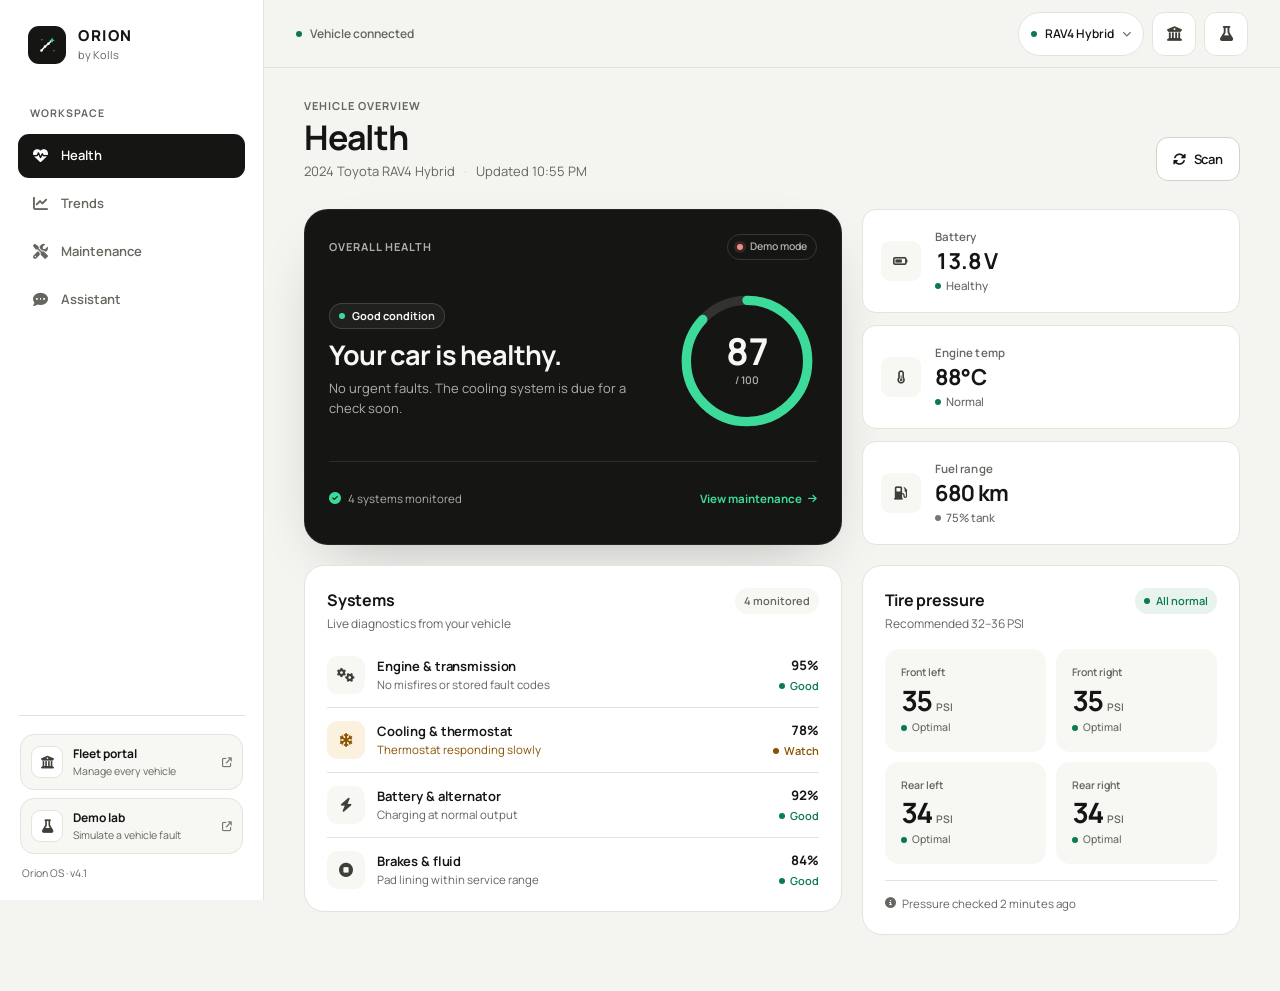
==== commit 981e7631: "fix: move fleet manager link into demo lab on mobile" ====
--- a/index.html
+++ b/index.html
@@ -14,7 +14,7 @@
   <link href="https://fonts.googleapis.com/css2?family=Manrope:wght@400;500;600;700;800&display=swap" rel="stylesheet">
   <link rel="stylesheet" href="https://cdnjs.cloudflare.com/ajax/libs/font-awesome/6.5.1/css/all.min.css">
 
-  <link rel="stylesheet" href="styles.css?v=13.1">
+  <link rel="stylesheet" href="styles.css?v=13.2">
 </head>
 <body>
   <svg class="svg-sprite" xmlns="http://www.w3.org/2000/svg" aria-hidden="true" focusable="false">
@@ -870,6 +870,11 @@
           <i class="fa-solid fa-chevron-right" aria-hidden="true"></i>
         </button>
       </div>
+
+      <a class="btn btn-secondary full-width demo-fleet-link" href="fleet.html">
+        <i class="fa-solid fa-building-columns" aria-hidden="true"></i>
+        Open fleet manager
+      </a>
     </div>
   </div>
 
--- a/styles.css
+++ b/styles.css
@@ -2793,6 +2793,10 @@
 .demo-grid {
   display: grid;
   gap: 8px;
+}
+
+.demo-fleet-link {
+  margin-top: 12px;
 }
 
 .demo-option {
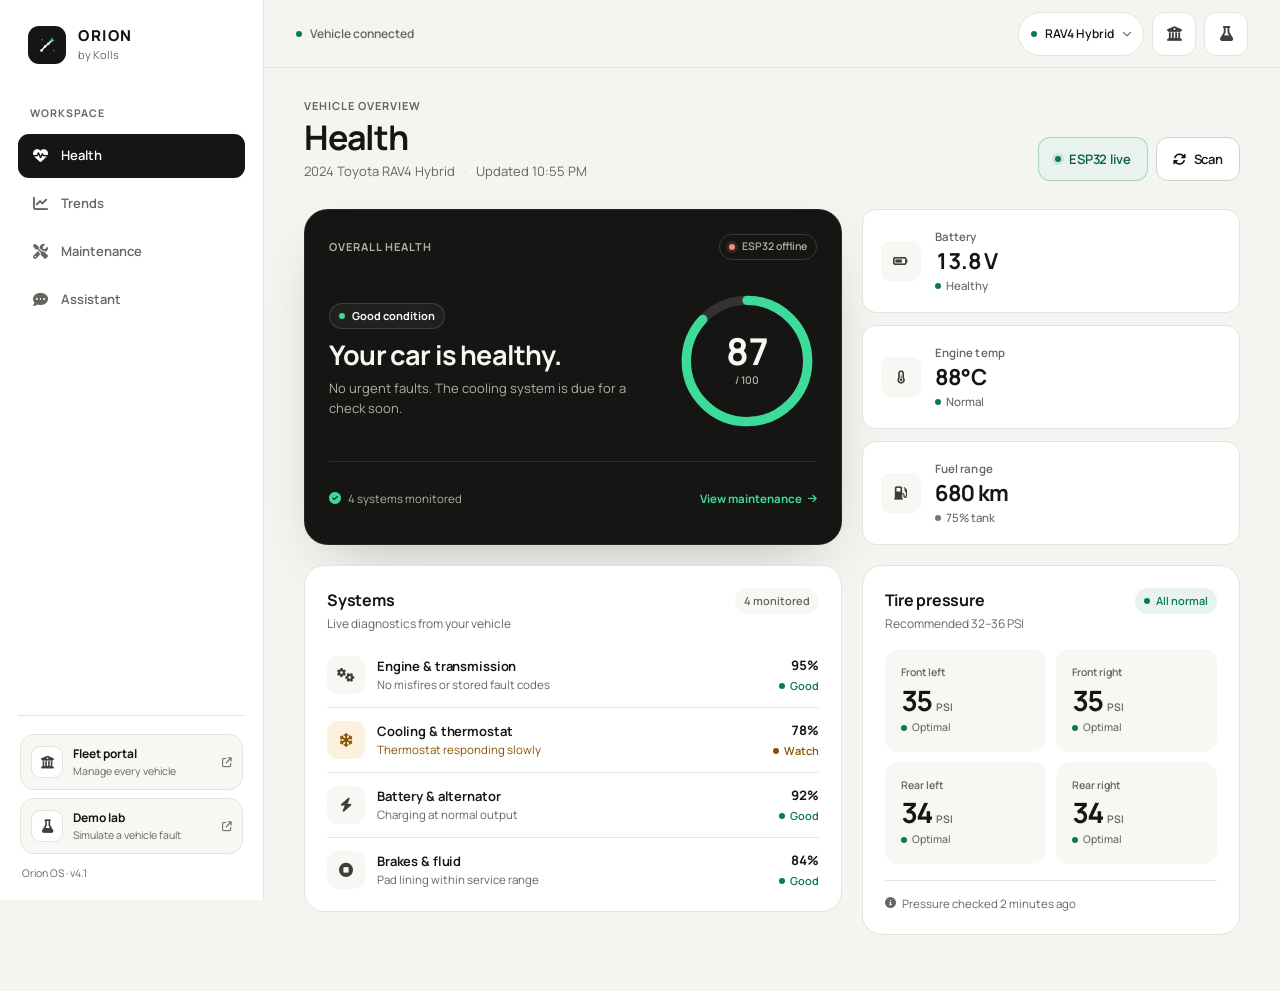
==== commit d0c00353: "feat: direct ESP32 HTTP telemetry and one-click live vehicle" ====
--- a/index.html
+++ b/index.html
@@ -14,7 +14,7 @@
   <link href="https://fonts.googleapis.com/css2?family=Manrope:wght@400;500;600;700;800&display=swap" rel="stylesheet">
   <link rel="stylesheet" href="https://cdnjs.cloudflare.com/ajax/libs/font-awesome/6.5.1/css/all.min.css">
 
-  <link rel="stylesheet" href="styles.css?v=13.2">
+  <link rel="stylesheet" href="styles.css?v=13.3">
 </head>
 <body>
   <svg class="svg-sprite" xmlns="http://www.w3.org/2000/svg" aria-hidden="true" focusable="false">
@@ -130,6 +130,10 @@
               </p>
             </div>
             <div class="page-head-actions">
+              <button class="btn btn-secondary btn-live" type="button" id="connect-esp32-btn" onclick="connectEsp32()" aria-label="Connect directly to the ESP32 gateway">
+                <span class="live-dot" aria-hidden="true"></span>
+                <span>ESP32 live</span>
+              </button>
               <button class="btn btn-secondary" type="button" id="scan-btn" onclick="runScan()" aria-label="Run a new vehicle scan">
                 <i class="fa-solid fa-rotate" aria-hidden="true"></i>
                 <span>Scan</span>
@@ -770,6 +774,14 @@
           </span>
           <span class="garage-score"><strong data-score-for="truck">74</strong><small>/ 100</small><i class="fa-solid fa-circle-check" aria-hidden="true"></i></span>
         </button>
+
+        <button class="garage-item" type="button" data-car="live" id="garage-live" onclick="selectCar('live')" aria-pressed="false" hidden>
+          <span class="garage-car">
+            <span class="garage-icon"><i class="fa-solid fa-microchip" aria-hidden="true"></i></span>
+            <span class="garage-copy"><strong id="garage-live-name">ESP32 live vehicle</strong><small id="garage-live-meta">Direct gateway · waiting</small></span>
+          </span>
+          <span class="garage-score"><strong data-score-for="live">--</strong><small>/ 100</small><i class="fa-solid fa-circle-check" aria-hidden="true"></i></span>
+        </button>
       </div>
     </div>
   </div>
@@ -884,8 +896,8 @@
   </div>
 
   <script src="mqtt.min.js?v=5.10.4"></script>
-  <script src="live-telemetry.js?v=1.1"></script>
+  <script src="live-telemetry.js?v=1.2"></script>
   <script src="ai-engine.js?v=1.1"></script>
-  <script src="app.js?v=12.2"></script>
+  <script src="app.js?v=12.3"></script>
 </body>
 </html>
--- a/styles.css
+++ b/styles.css
@@ -726,7 +726,28 @@
 }
 
 .page-head-actions {
+  display: flex;
+  align-items: center;
+  justify-content: flex-end;
+  flex-wrap: wrap;
+  gap: 8px;
   flex-shrink: 0;
+}
+
+.btn-live {
+  border-color: rgba(11, 122, 83, 0.28);
+  background: var(--accent-soft);
+  color: var(--accent-strong);
+}
+
+.btn-live:hover {
+  background: #dbefe4;
+  border-color: rgba(11, 122, 83, 0.44);
+}
+
+.btn-live .live-dot {
+  background: var(--accent);
+  box-shadow: 0 0 0 3px rgba(11, 122, 83, 0.12);
 }
 
 /* --------------------------------------------------------------------------
@@ -3336,6 +3357,22 @@
 
   .cert-sheet {
     padding: 22px;
+  }
+}
+
+@media (max-width: 639px) {
+  .page-head {
+    align-items: flex-start;
+    flex-wrap: wrap;
+  }
+
+  .page-head-actions {
+    width: 100%;
+    justify-content: flex-start;
+  }
+
+  .page-head-actions .btn {
+    flex: 1;
   }
 }
 
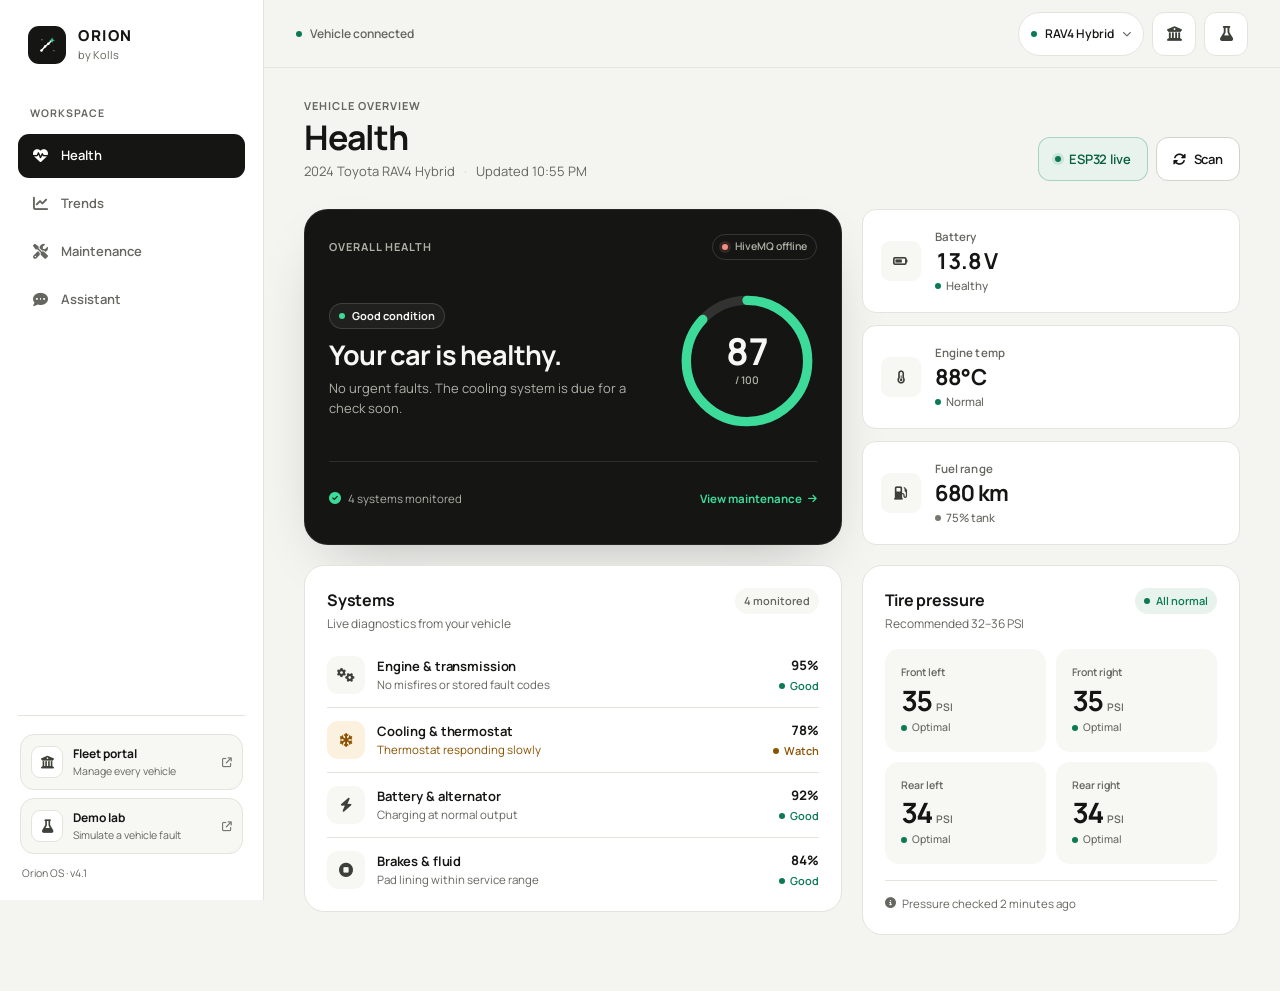
==== commit 5ce4f34c: "feat: default to HiveMQ MQTT for phone-only demo" ====
--- a/index.html
+++ b/index.html
@@ -896,8 +896,8 @@
   </div>
 
   <script src="mqtt.min.js?v=5.10.4"></script>
-  <script src="live-telemetry.js?v=1.2"></script>
+  <script src="live-telemetry.js?v=1.3"></script>
   <script src="ai-engine.js?v=1.1"></script>
-  <script src="app.js?v=12.3"></script>
+  <script src="app.js?v=12.5"></script>
 </body>
 </html>
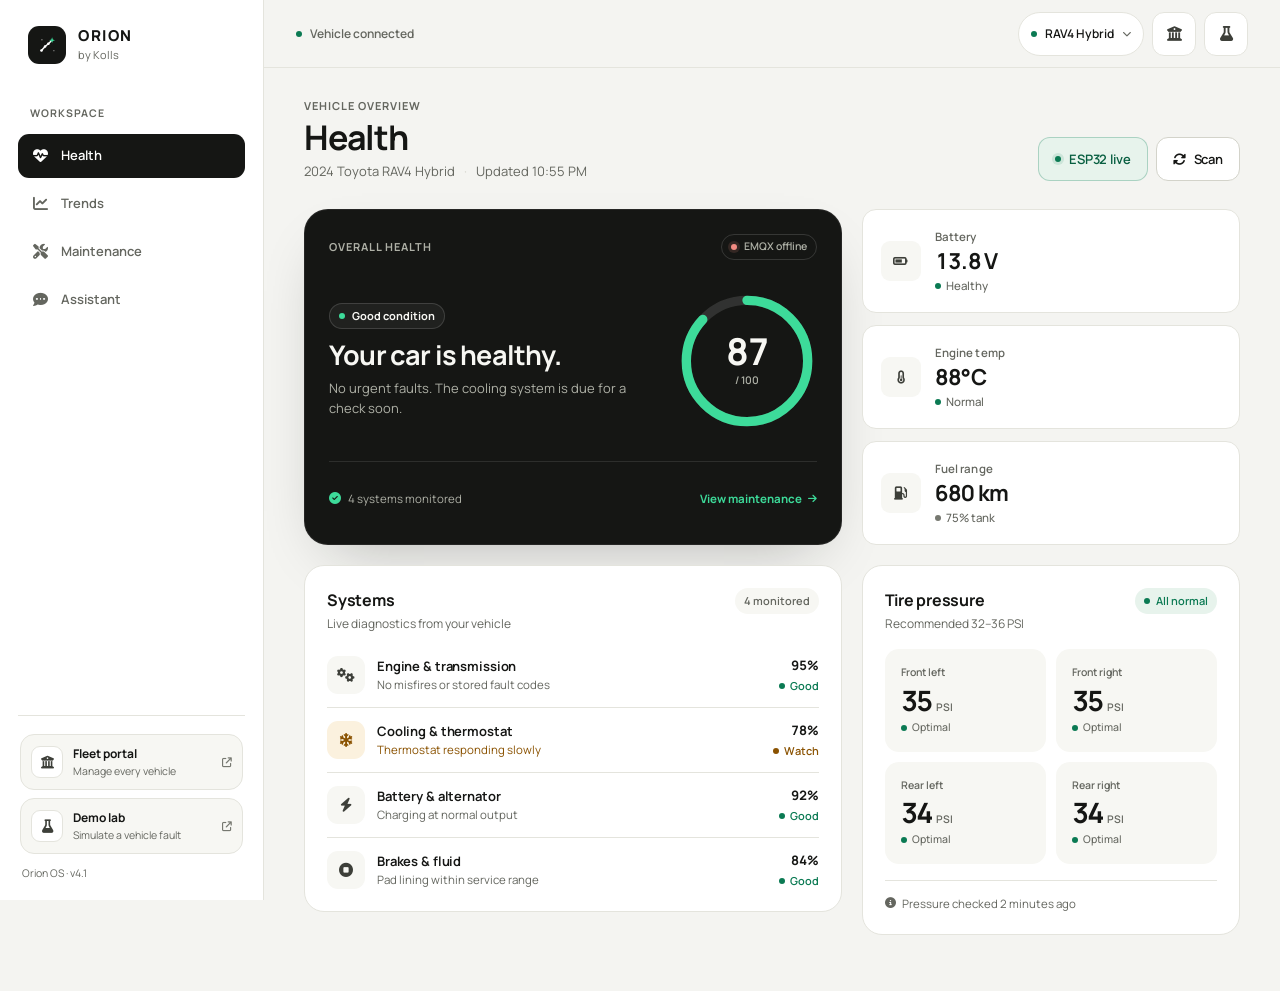
==== commit 2000227a: "feat: connect app to EMQX Cloud serverless broker" ====
--- a/index.html
+++ b/index.html
@@ -896,8 +896,8 @@
   </div>
 
   <script src="mqtt.min.js?v=5.10.4"></script>
-  <script src="live-telemetry.js?v=1.3"></script>
+  <script src="live-telemetry.js?v=1.4"></script>
   <script src="ai-engine.js?v=1.1"></script>
-  <script src="app.js?v=12.5"></script>
+  <script src="app.js?v=12.7"></script>
 </body>
 </html>
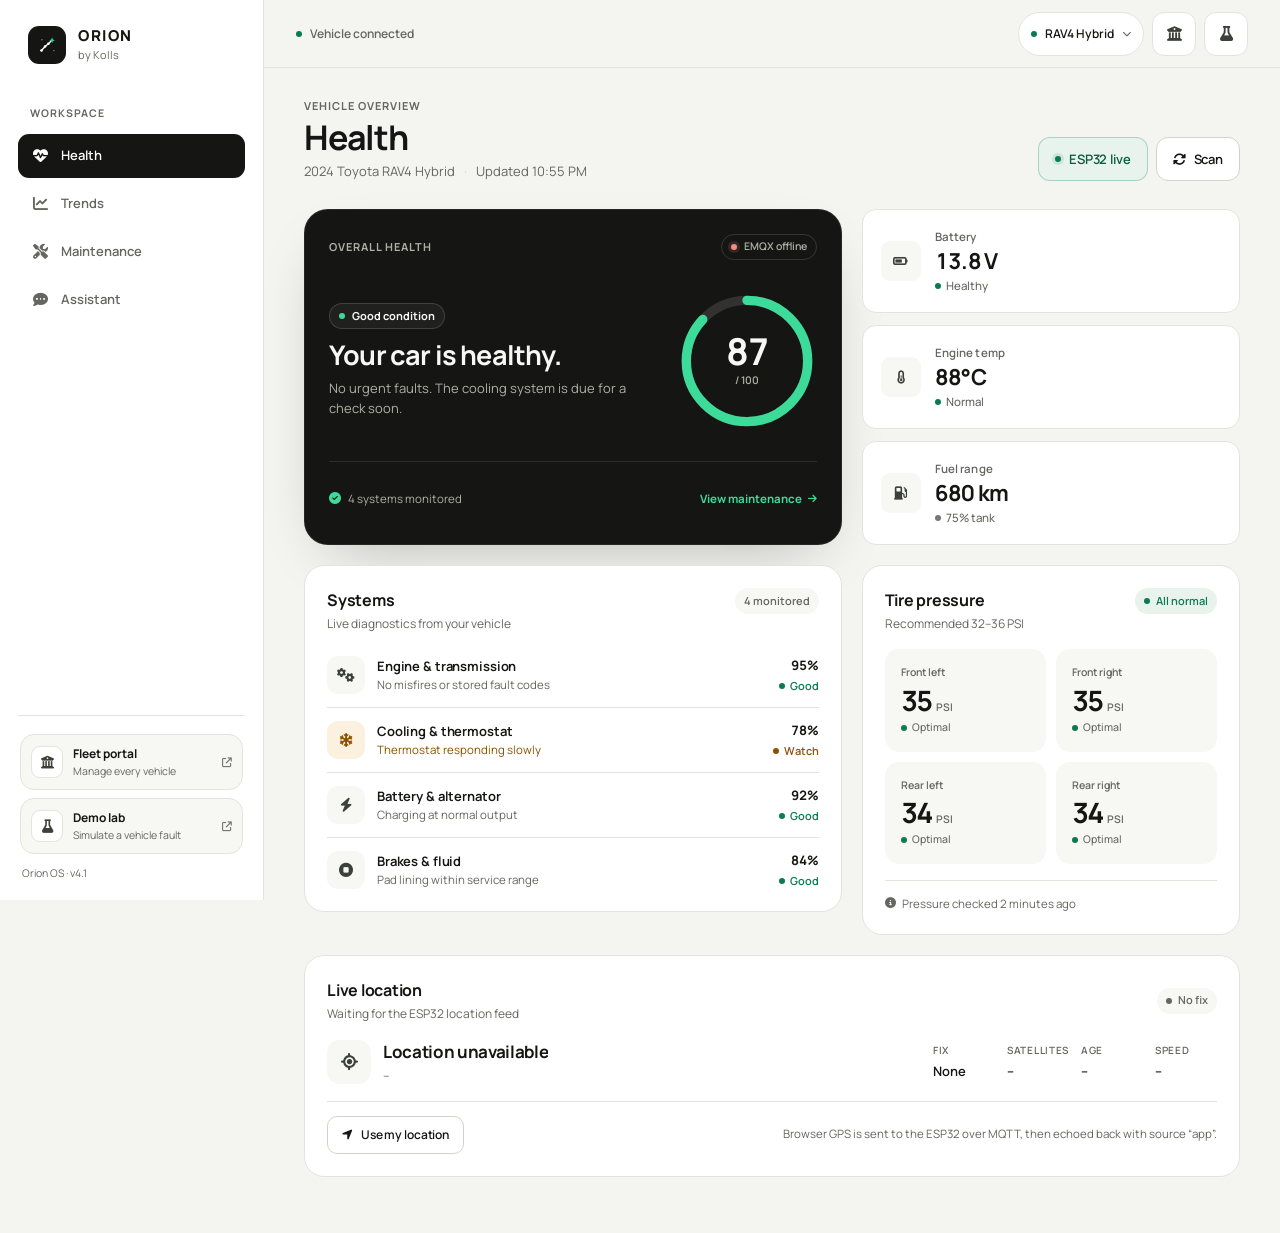
==== commit 0b797ea5: "feat: show live location and push browser GPS to ESP32" ====
--- a/index.html
+++ b/index.html
@@ -14,7 +14,7 @@
   <link href="https://fonts.googleapis.com/css2?family=Manrope:wght@400;500;600;700;800&display=swap" rel="stylesheet">
   <link rel="stylesheet" href="https://cdnjs.cloudflare.com/ajax/libs/font-awesome/6.5.1/css/all.min.css">
 
-  <link rel="stylesheet" href="styles.css?v=13.3">
+  <link rel="stylesheet" href="styles.css?v=13.4">
 </head>
 <body>
   <svg class="svg-sprite" xmlns="http://www.w3.org/2000/svg" aria-hidden="true" focusable="false">
@@ -303,6 +303,41 @@
               <div class="card-foot" id="tpms-footnote"><i class="fa-solid fa-circle-info" aria-hidden="true"></i> Pressure checked 2 minutes ago</div>
             </article>
 
+            <article class="card location-card">
+              <div class="card-head">
+                <div>
+                  <h2>Live location</h2>
+                  <p id="location-sub">Waiting for the ESP32 location feed</p>
+                </div>
+                <span class="chip chip--quiet" id="location-source-chip"><span class="status-dot" aria-hidden="true"></span><span id="location-source">No fix</span></span>
+              </div>
+
+              <div class="location-body">
+                <div class="location-primary">
+                  <span class="location-icon" aria-hidden="true"><i class="fa-solid fa-location-crosshairs"></i></span>
+                  <div class="location-copy">
+                    <strong id="location-place">Location unavailable</strong>
+                    <span id="location-coords">--</span>
+                  </div>
+                </div>
+
+                <dl class="location-facts">
+                  <div><dt>Fix</dt><dd id="location-fix">None</dd></div>
+                  <div><dt>Satellites</dt><dd id="location-sats">0</dd></div>
+                  <div><dt>Age</dt><dd id="location-age">--</dd></div>
+                  <div><dt>Speed</dt><dd id="location-speed">--</dd></div>
+                </dl>
+
+                <div class="location-action">
+                  <button class="btn btn-secondary btn-sm" type="button" id="location-use-btn" onclick="useMyLocation()">
+                    <i class="fa-solid fa-location-arrow" aria-hidden="true"></i>
+                    <span>Use my location</span>
+                  </button>
+                  <p class="location-hint" id="location-hint">Browser GPS is sent to the ESP32 over MQTT, then echoed back with source “app”.</p>
+                </div>
+              </div>
+            </article>
+
           </div>
         </section>
 
@@ -896,8 +931,8 @@
   </div>
 
   <script src="mqtt.min.js?v=5.10.4"></script>
-  <script src="live-telemetry.js?v=1.4"></script>
+  <script src="live-telemetry.js?v=1.5"></script>
   <script src="ai-engine.js?v=1.1"></script>
-  <script src="app.js?v=12.7"></script>
+  <script src="app.js?v=12.8"></script>
 </body>
 </html>
--- a/styles.css
+++ b/styles.css
@@ -1318,6 +1318,126 @@
 }
 
 /* --------------------------------------------------------------------------
+   Health — live location
+   -------------------------------------------------------------------------- */
+
+.location-card .card-head {
+  align-items: center;
+}
+
+.location-body {
+  display: grid;
+  grid-template-columns: minmax(0, 1fr) auto;
+  align-items: center;
+  gap: 16px 22px;
+  margin-top: 16px;
+}
+
+.location-primary {
+  display: flex;
+  align-items: center;
+  gap: 12px;
+  min-width: 0;
+}
+
+.location-icon {
+  display: grid;
+  place-items: center;
+  width: 44px;
+  height: 44px;
+  flex-shrink: 0;
+  border-radius: 13px;
+  background: var(--surface-2);
+  color: var(--ink-2);
+  font-size: 17px;
+}
+
+.location-copy {
+  display: flex;
+  flex-direction: column;
+  gap: 2px;
+  min-width: 0;
+}
+
+.location-copy strong {
+  overflow: hidden;
+  font-size: 17px;
+  font-weight: 700;
+  letter-spacing: -0.02em;
+  text-overflow: ellipsis;
+  white-space: nowrap;
+}
+
+.location-copy span {
+  color: var(--muted);
+  font-size: 12px;
+  font-variant-numeric: tabular-nums;
+}
+
+.location-facts {
+  display: grid;
+  grid-template-columns: repeat(4, minmax(58px, 1fr));
+  gap: 12px;
+  margin: 0;
+}
+
+.location-facts dt {
+  color: var(--muted);
+  font-size: 10px;
+  font-weight: 600;
+  letter-spacing: 0.07em;
+  text-transform: uppercase;
+}
+
+.location-facts dd {
+  margin: 4px 0 0;
+  color: var(--ink);
+  font-size: 13px;
+  font-weight: 600;
+  font-variant-numeric: tabular-nums;
+}
+
+.location-action {
+  display: flex;
+  grid-column: 1 / -1;
+  align-items: center;
+  justify-content: space-between;
+  gap: 16px;
+  padding-top: 14px;
+  border-top: 1px solid var(--border);
+}
+
+.location-hint {
+  max-width: 62ch;
+  color: var(--muted);
+  font-size: 11.5px;
+  line-height: 1.45;
+}
+
+@media (max-width: 760px) {
+  .location-body {
+    grid-template-columns: minmax(0, 1fr);
+    gap: 14px;
+  }
+
+  .location-facts {
+    grid-template-columns: repeat(2, minmax(0, 1fr));
+    padding-top: 14px;
+    border-top: 1px solid var(--border);
+  }
+
+  .location-action {
+    flex-direction: column;
+    align-items: stretch;
+    gap: 10px;
+  }
+
+  .location-action .btn {
+    width: 100%;
+  }
+}
+
+/* --------------------------------------------------------------------------
    Health — ESP32 device link
    -------------------------------------------------------------------------- */
 
@@ -3642,6 +3762,10 @@
 
   .tires-card {
     grid-column: span 5;
+  }
+
+  .location-card {
+    grid-column: span 12;
   }
 
   .device-card {
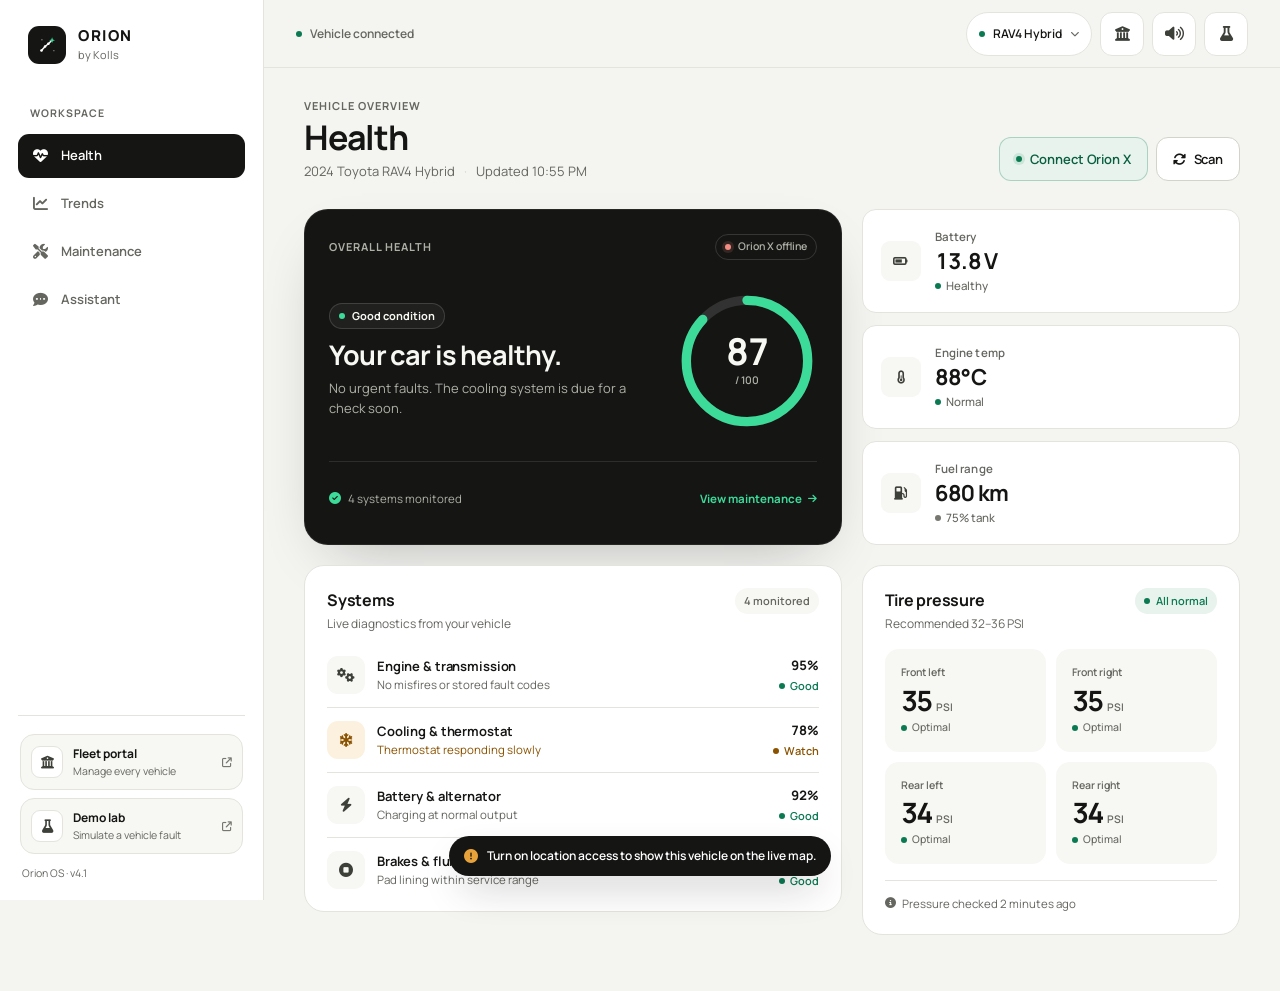
==== commit 82b3f794: "Add Orion X buzzer trigger, automatic background location, and Orion X connected UI updates" ====
--- a/index.html
+++ b/index.html
@@ -14,7 +14,7 @@
   <link href="https://fonts.googleapis.com/css2?family=Manrope:wght@400;500;600;700;800&display=swap" rel="stylesheet">
   <link rel="stylesheet" href="https://cdnjs.cloudflare.com/ajax/libs/font-awesome/6.5.1/css/all.min.css">
 
-  <link rel="stylesheet" href="styles.css?v=13.4">
+  <link rel="stylesheet" href="styles.css?v=13.5">
 </head>
 <body>
   <svg class="svg-sprite" xmlns="http://www.w3.org/2000/svg" aria-hidden="true" focusable="false">
@@ -107,6 +107,9 @@
           <a class="icon-btn topbar-fleet-link" href="fleet.html" aria-label="Open fleet portal" title="Fleet portal">
             <i class="fa-solid fa-building-columns" aria-hidden="true"></i>
           </a>
+          <button class="icon-btn topbar-buzzer" type="button" id="buzzer-trigger-btn" onclick="triggerOrionXBuzzer()" aria-label="Sound Orion X" title="Sound Orion X">
+            <i class="fa-solid fa-volume-high" aria-hidden="true"></i>
+          </button>
           <button class="icon-btn topbar-demo" type="button" onclick="openSimModal()" aria-haspopup="dialog" aria-label="Open demo lab" title="Demo lab">
             <i class="fa-solid fa-flask" aria-hidden="true"></i>
           </button>
@@ -130,9 +133,9 @@
               </p>
             </div>
             <div class="page-head-actions">
-              <button class="btn btn-secondary btn-live" type="button" id="connect-esp32-btn" onclick="connectEsp32()" aria-label="Connect directly to the ESP32 gateway">
+              <button class="btn btn-secondary btn-live" type="button" id="connect-esp32-btn" onclick="connectEsp32()" aria-label="Connect to Orion X">
                 <span class="live-dot" aria-hidden="true"></span>
-                <span>ESP32 live</span>
+                <span id="connect-esp32-label">Connect Orion X</span>
               </button>
               <button class="btn btn-secondary" type="button" id="scan-btn" onclick="runScan()" aria-label="Run a new vehicle scan">
                 <i class="fa-solid fa-rotate" aria-hidden="true"></i>
@@ -301,41 +304,6 @@
               </div>
 
               <div class="card-foot" id="tpms-footnote"><i class="fa-solid fa-circle-info" aria-hidden="true"></i> Pressure checked 2 minutes ago</div>
-            </article>
-
-            <article class="card location-card">
-              <div class="card-head">
-                <div>
-                  <h2>Live location</h2>
-                  <p id="location-sub">Waiting for the ESP32 location feed</p>
-                </div>
-                <span class="chip chip--quiet" id="location-source-chip"><span class="status-dot" aria-hidden="true"></span><span id="location-source">No fix</span></span>
-              </div>
-
-              <div class="location-body">
-                <div class="location-primary">
-                  <span class="location-icon" aria-hidden="true"><i class="fa-solid fa-location-crosshairs"></i></span>
-                  <div class="location-copy">
-                    <strong id="location-place">Location unavailable</strong>
-                    <span id="location-coords">--</span>
-                  </div>
-                </div>
-
-                <dl class="location-facts">
-                  <div><dt>Fix</dt><dd id="location-fix">None</dd></div>
-                  <div><dt>Satellites</dt><dd id="location-sats">0</dd></div>
-                  <div><dt>Age</dt><dd id="location-age">--</dd></div>
-                  <div><dt>Speed</dt><dd id="location-speed">--</dd></div>
-                </dl>
-
-                <div class="location-action">
-                  <button class="btn btn-secondary btn-sm" type="button" id="location-use-btn" onclick="useMyLocation()">
-                    <i class="fa-solid fa-location-arrow" aria-hidden="true"></i>
-                    <span>Use my location</span>
-                  </button>
-                  <p class="location-hint" id="location-hint">Browser GPS is sent to the ESP32 over MQTT, then echoed back with source “app”.</p>
-                </div>
-              </div>
             </article>
 
           </div>
@@ -600,8 +568,8 @@
               <article class="card ai-model-card" id="ai-model-card" data-tone="good">
                 <div class="card-head">
                   <div>
-                    <h2>Predictive model</h2>
-                    <p>Unsupervised anomaly detection on live telemetry.</p>
+                    <h2>Early warning</h2>
+                    <p>Learns how your vehicle normally behaves and flags changes early.</p>
                   </div>
                   <span class="chip chip--good" id="ai-model-state">Normal</span>
                 </div>
@@ -618,21 +586,21 @@
                 </div>
 
                 <div class="ai-fact-grid">
-                  <div><span>Nearest cluster</span><strong id="ai-cluster">--</strong></div>
+                  <div><span>Closest pattern</span><strong id="ai-cluster">--</strong></div>
                   <div><span>Confidence</span><strong id="ai-confidence">--</strong></div>
-                  <div><span>Baseline</span><strong id="ai-samples">--</strong></div>
+                  <div><span>Learning</span><strong id="ai-samples">--</strong></div>
                   <div><span>14-day view</span><strong id="ai-forecast">--</strong></div>
                 </div>
 
                 <div class="ai-signals" id="ai-signals">
                   <div class="ai-signal">
-                    <span class="ai-signal-name"><span class="ai-signal-dot"></span>Waiting for telemetry</span>
+                    <span class="ai-signal-name"><span class="ai-signal-dot"></span>Waiting for vehicle data</span>
                     <strong>--</strong>
                   </div>
                 </div>
 
                 <button class="btn btn-secondary btn-sm full-width ai-explain-btn" type="button" onclick="explainAiModel()">
-                  <i class="fa-solid fa-microchip" aria-hidden="true"></i> Explain this model
+                  <i class="fa-solid fa-microchip" aria-hidden="true"></i> How this works
                 </button>
               </article>
 
@@ -707,21 +675,21 @@
                 <span class="chat-avatar"><i class="fa-solid fa-user-gear" aria-hidden="true"></i></span>
                 <div class="chat-title">
                   <h2>AI Mechanic</h2>
-                  <p><span class="status-dot" aria-hidden="true"></span>Online · local ML · anomaly model</p>
+                  <p><span class="status-dot" aria-hidden="true"></span>Online · built into Orion X</p>
                 </div>
               </div>
 
               <div class="chat-model-strip">
-                <span><i class="fa-solid fa-microchip" aria-hidden="true"></i> Unsupervised model</span>
-                <strong id="chat-model-summary">Learning baseline…</strong>
+                <span><i class="fa-solid fa-microchip" aria-hidden="true"></i> Early warning</span>
+                <strong id="chat-model-summary">Learning your vehicle…</strong>
               </div>
 
               <div class="chat-stream" id="assistant-chat-stream" aria-live="polite">
                 <div class="msg msg--bot">
-                  <p>Hi — I'm Orion's AI mechanic. I use a local TF-IDF intent model and an unsupervised k-means anomaly detector on your live telemetry.</p>
+                  <p>Hi — I'm Orion's AI mechanic. I learn how your vehicle normally behaves and watch for early changes.</p>
                 </div>
                 <div class="msg msg--bot">
-                  <p>Ask <strong>“What will fail next?”</strong> for a predictive scan, or ask about a system and I'll ground the answer in the model's signal scores.</p>
+                  <p>Ask <strong>“What will fail next?”</strong> for an early warning, or ask about a system and I'll explain it using your live readings.</p>
                 </div>
               </div>
 
@@ -730,7 +698,7 @@
                 <button class="chat-chip" type="button" onclick="askMechanicQuestion('What looks anomalous right now?')">What looks anomalous?</button>
                 <button class="chat-chip" type="button" onclick="askMechanicQuestion('Why does the car feel like it runs warm?')">Why is the car warm?</button>
                 <button class="chat-chip" type="button" onclick="askMechanicQuestion('How long can I drive on my current brake pads?')">Brake pad life</button>
-                <button class="chat-chip" type="button" onclick="askMechanicQuestion('How does the unsupervised AI model work?')">How does the AI work?</button>
+                <button class="chat-chip" type="button" onclick="askMechanicQuestion('How does the early warning work?')">How does it work?</button>
               </div>
 
               <form class="chat-form" id="assistant-form">
@@ -813,7 +781,7 @@
         <button class="garage-item" type="button" data-car="live" id="garage-live" onclick="selectCar('live')" aria-pressed="false" hidden>
           <span class="garage-car">
             <span class="garage-icon"><i class="fa-solid fa-microchip" aria-hidden="true"></i></span>
-            <span class="garage-copy"><strong id="garage-live-name">ESP32 live vehicle</strong><small id="garage-live-meta">Direct gateway · waiting</small></span>
+            <span class="garage-copy"><strong id="garage-live-name">Orion X vehicle</strong><small id="garage-live-meta">Waiting for Orion X</small></span>
           </span>
           <span class="garage-score"><strong data-score-for="live">--</strong><small>/ 100</small><i class="fa-solid fa-circle-check" aria-hidden="true"></i></span>
         </button>
@@ -890,7 +858,7 @@
           <i class="fa-solid fa-xmark" aria-hidden="true"></i>
         </button>
       </div>
-      <p class="modal-desc">Choose a scenario to see how the dashboard responds. Values stay simulated until you reset.</p>
+      <p class="modal-desc">Choose a scenario to see how the dashboard responds. Values stay in demo mode until you reset.</p>
 
       <div class="demo-grid">
         <button class="demo-option" type="button" onclick="triggerTestScenario('overheat')">
@@ -918,10 +886,16 @@
         </button>
       </div>
 
-      <a class="btn btn-secondary full-width demo-fleet-link" href="fleet.html">
-        <i class="fa-solid fa-building-columns" aria-hidden="true"></i>
-        Open fleet manager
-      </a>
+      <div class="demo-fleet-row" style="display:flex;gap:8px;margin-top:16px;">
+        <a class="btn btn-secondary full-width demo-fleet-link" href="fleet.html" style="margin-top:0;">
+          <i class="fa-solid fa-building-columns" aria-hidden="true"></i>
+          Open fleet manager
+        </a>
+        <button class="btn btn-secondary" type="button" onclick="triggerOrionXBuzzer()" aria-label="Sound Orion X" title="Sound Orion X buzzer" style="white-space:nowrap;">
+          <i class="fa-solid fa-volume-high" aria-hidden="true"></i>
+          <span>Sound</span>
+        </button>
+      </div>
     </div>
   </div>
 
@@ -931,8 +905,8 @@
   </div>
 
   <script src="mqtt.min.js?v=5.10.4"></script>
-  <script src="live-telemetry.js?v=1.5"></script>
+  <script src="live-telemetry.js?v=1.6"></script>
   <script src="ai-engine.js?v=1.1"></script>
-  <script src="app.js?v=12.8"></script>
+  <script src="app.js?v=12.9"></script>
 </body>
 </html>
--- a/styles.css
+++ b/styles.css
@@ -568,6 +568,18 @@
   background: var(--surface-2);
   border-color: var(--border-strong);
   color: var(--ink);
+}
+
+.topbar-buzzer.is-sounding {
+  background: rgba(239, 68, 68, 0.2);
+  border-color: var(--danger, #ef4444);
+  color: var(--danger, #ef4444);
+  animation: pulse-buzz 0.3s ease infinite alternate;
+}
+
+@keyframes pulse-buzz {
+  from { transform: scale(1); }
+  to { transform: scale(1.12); }
 }
 
 .link-btn {
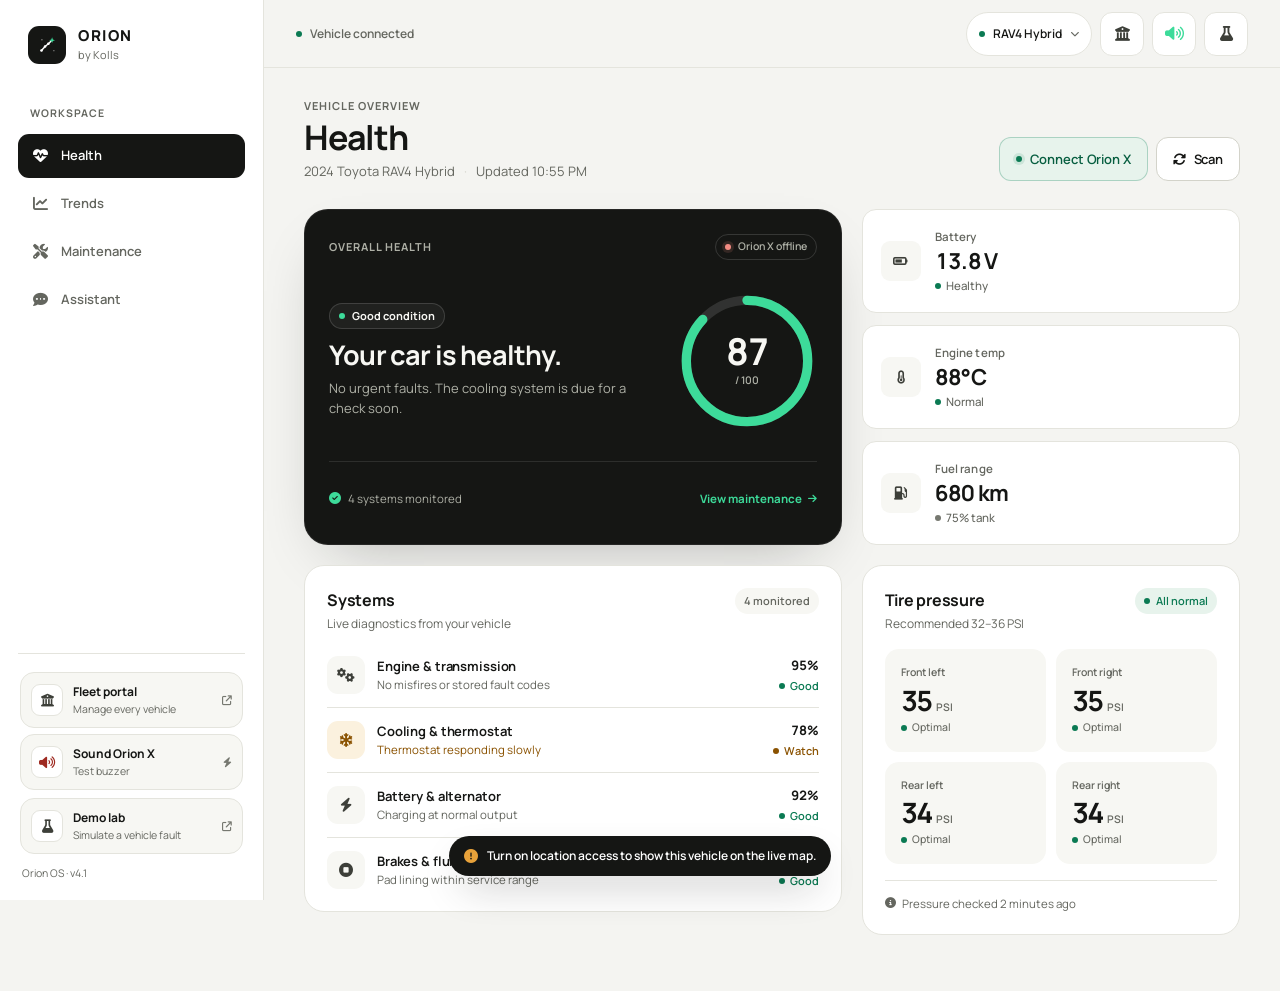
==== commit 412d5236: "Force cache-bust v99, make buzzer always enabled and ensure real Leaflet maps render reliably" ====
--- a/index.html
+++ b/index.html
@@ -14,7 +14,7 @@
   <link href="https://fonts.googleapis.com/css2?family=Manrope:wght@400;500;600;700;800&display=swap" rel="stylesheet">
   <link rel="stylesheet" href="https://cdnjs.cloudflare.com/ajax/libs/font-awesome/6.5.1/css/all.min.css">
 
-  <link rel="stylesheet" href="styles.css?v=13.5">
+  <link rel="stylesheet" href="styles.css?v=99.0">
 </head>
 <body>
   <svg class="svg-sprite" xmlns="http://www.w3.org/2000/svg" aria-hidden="true" focusable="false">
@@ -72,6 +72,14 @@
           </span>
           <i class="fa-solid fa-arrow-up-right-from-square" aria-hidden="true"></i>
         </a>
+        <button class="sidebar-demo sidebar-demo--secondary sidebar-demo--buzzer" type="button" onclick="triggerOrionXBuzzer()" style="width:100%;margin-top:6px;cursor:pointer;">
+          <span class="sidebar-demo-icon" style="color:var(--danger,#ef4444);"><i class="fa-solid fa-volume-high" aria-hidden="true"></i></span>
+          <span class="sidebar-demo-copy">
+            <strong>Sound Orion X</strong>
+            <small>Test buzzer</small>
+          </span>
+          <i class="fa-solid fa-bolt" aria-hidden="true"></i>
+        </button>
         <button class="sidebar-demo sidebar-demo--secondary" type="button" onclick="openSimModal()">
           <span class="sidebar-demo-icon"><i class="fa-solid fa-flask" aria-hidden="true"></i></span>
           <span class="sidebar-demo-copy">
@@ -907,6 +915,6 @@
   <script src="mqtt.min.js?v=5.10.4"></script>
   <script src="live-telemetry.js?v=1.6"></script>
   <script src="ai-engine.js?v=1.1"></script>
-  <script src="app.js?v=12.9"></script>
+  <script src="app.js?v=99.0"></script>
 </body>
 </html>
--- a/styles.css
+++ b/styles.css
@@ -570,11 +570,24 @@
   color: var(--ink);
 }
 
+.topbar-buzzer {
+  display: inline-grid !important;
+  color: var(--accent-bright);
+  background: var(--surface);
+  border: 1px solid var(--border);
+  cursor: pointer;
+}
+
+.topbar-buzzer:hover {
+  background: var(--surface-2);
+  border-color: var(--accent-bright);
+}
+
 .topbar-buzzer.is-sounding {
-  background: rgba(239, 68, 68, 0.2);
-  border-color: var(--danger, #ef4444);
-  color: var(--danger, #ef4444);
-  animation: pulse-buzz 0.3s ease infinite alternate;
+  background: rgba(239, 68, 68, 0.25) !important;
+  border-color: var(--danger, #ef4444) !important;
+  color: var(--danger, #ef4444) !important;
+  animation: pulse-buzz 0.25s ease infinite alternate;
 }
 
 @keyframes pulse-buzz {
